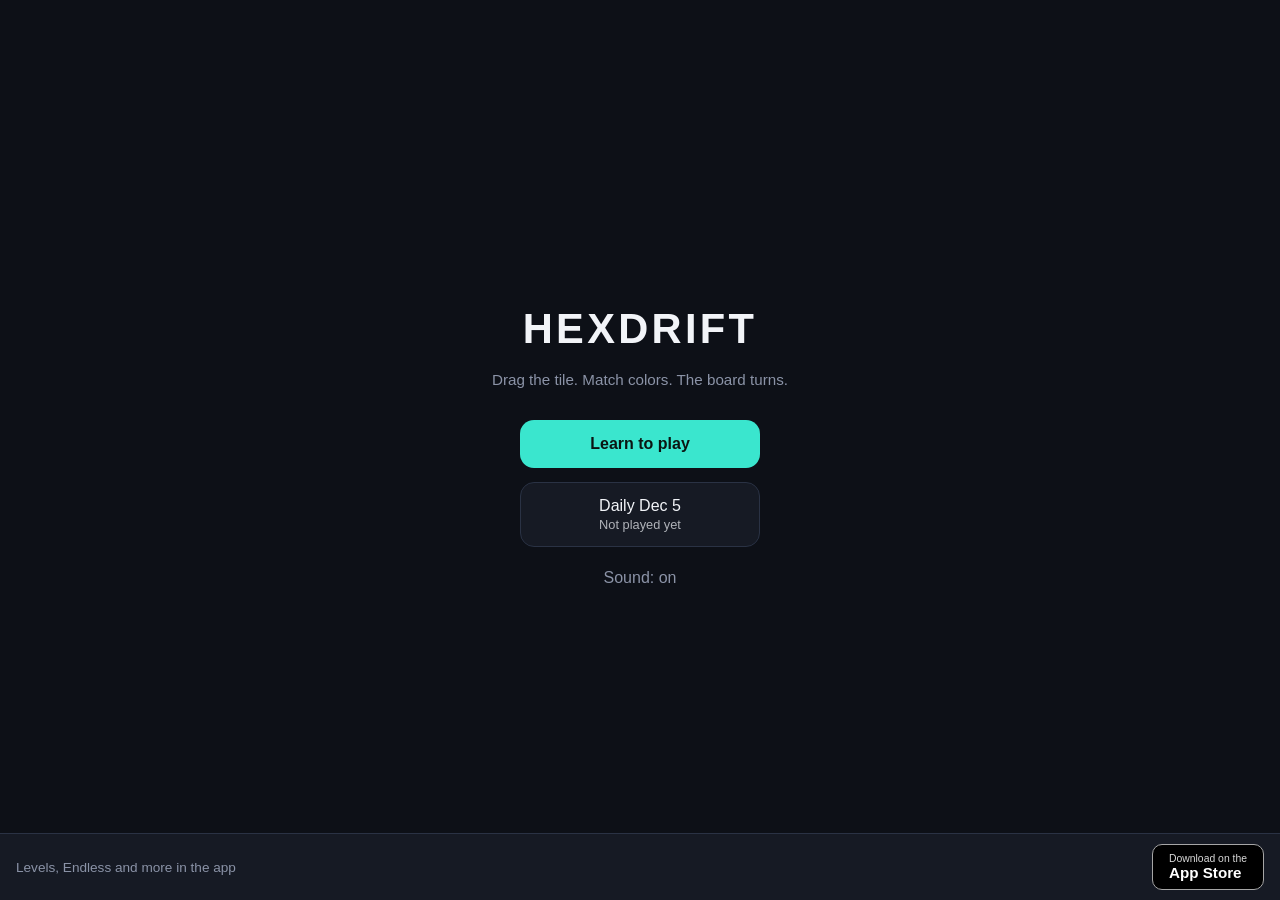
==== daily/index.html @ b25778b2 "Daily web page at /hexdrift/daily (#251) Co-Authored-By: Claude Sonnet 5.5 <noreply@anthropic.com>" ====
<!doctype html>
<html lang="en">
<head>
<meta charset="utf-8">
<meta name="viewport" content="width=device-width, initial-scale=1, viewport-fit=cover, user-scalable=no">
<meta name="theme-color" content="#0d1017">
<title>Hexdrift Daily: play today's board</title>
<meta name="description" content="Play today's Hexdrift Daily in your browser. Same board for everyone, 90 seconds. Levels and Endless are in the app.">
<link rel="canonical" href="https://intuitiveworkz.com/hexdrift/daily">
<meta name="apple-itunes-app" content="app-id=6813728699">
<style>
  :root { color-scheme: dark; --bg: #0d1017; --text: #f2f4f8; --dim: #8b93a7; --accent: #3ae6ce; --panel: rgba(23, 28, 39, 0.92); }
  * { box-sizing: border-box; }
  html, body { margin: 0; height: 100%; background: var(--bg); color: var(--text); font-family: -apple-system, BlinkMacSystemFont, "Segoe UI", Roboto, sans-serif; overflow: hidden; touch-action: none; -webkit-user-select: none; user-select: none; }
  #board { position: fixed; inset: 0; width: 100%; height: 100%; display: block; touch-action: none; transition: filter 0.25s; }
  #board.dimmed { filter: blur(6px) brightness(0.5); }
  .screen { position: fixed; inset: 0; display: flex; flex-direction: column; align-items: center; justify-content: center; gap: 14px; padding: 24px; text-align: center; }
  .screen[hidden] { display: none; }
  h1 { font-size: 2.6rem; letter-spacing: 0.08em; margin: 0 0 4px; font-weight: 700; }
  .tag { color: var(--dim); margin: 0 0 18px; font-size: 0.95rem; }
  button { font: inherit; color: var(--text); background: var(--panel); border: 1px solid #2a3244; border-radius: 14px; padding: 14px 22px; min-width: 240px; cursor: pointer; }
  button.primary { background: var(--accent); color: #0b1512; border-color: transparent; font-weight: 600; }
  button small { display: block; font-size: 0.8rem; color: inherit; opacity: 0.7; margin-top: 2px; }
  button.link { background: none; border: none; min-width: 0; color: var(--dim); padding: 8px; }
  #hud { position: fixed; top: env(safe-area-inset-top, 0); left: 0; right: 0; display: flex; align-items: center; justify-content: space-between; padding: 14px 18px; font-variant-numeric: tabular-nums; pointer-events: none; }
  #hud[hidden] { display: none; }
  #hud > * { pointer-events: auto; }
  #score { font-size: 2rem; font-weight: 700; }
  #timer { font-size: 1.4rem; color: var(--accent); min-width: 2.2em; text-align: right; }
  #chain, #goal { color: var(--dim); font-size: 0.9rem; }
  #goal[hidden], #drops[hidden] { display: none; }
  #drops { font-size: 1rem; color: var(--accent); }
  #result-stars { font-size: 2rem; letter-spacing: 0.1em; color: var(--accent); margin: 0; }
  #result-stars[hidden] { display: none; }
  .hud-left { display: flex; flex-direction: column; align-items: flex-start; line-height: 1.1; }
  #mode-label { color: var(--dim); font-size: 0.8rem; text-transform: uppercase; letter-spacing: 0.06em; }
  #quit { position: fixed; bottom: calc(env(safe-area-inset-bottom, 0) + 10px); right: 10px; }
  #result-score { font-size: 3.4rem; font-weight: 700; margin: 0; }
  #result-best { color: var(--accent); font-weight: 600; min-height: 1.2em; }
  .hint { color: var(--dim); font-size: 0.85rem; max-width: 300px; }
  #coach { position: fixed; top: calc(env(safe-area-inset-top, 0) + 74px); left: 50%; transform: translateX(-50%); width: min(92vw, 360px); background: var(--panel); border: 1px solid #2a3244; border-radius: 14px; padding: 12px 14px; display: flex; flex-direction: column; gap: 4px; }
  #coach[hidden] { display: none; }
  #coach-step { color: var(--accent); font-size: 0.75rem; text-transform: uppercase; letter-spacing: 0.08em; }
  #coach-lead { color: var(--dim); font-size: 0.85rem; margin: 0; }
  #coach-lead[hidden] { display: none; }
  #coach-hint { margin: 0; font-size: 0.95rem; line-height: 1.35; }
  #coach-skip { align-self: flex-end; min-width: 0; padding: 4px 0 0; font-size: 0.8rem; }
  #intro { background: rgba(13, 16, 23, 0.78); }
  .card { display: flex; flex-direction: column; align-items: center; gap: 10px; width: min(100%, 360px); background: #171c27; border: 1px solid #242b3a; border-radius: 18px; padding: 22px; }
  .card h2 { margin: 0; font-size: 1.5rem; }
  .card p { margin: 0; line-height: 1.4; }
  #intro-kicker { color: var(--accent); font-size: 0.75rem; font-weight: 600; text-transform: uppercase; letter-spacing: 0.08em; }
  #intro-play { margin-top: 6px; min-width: 0; width: 100%; }
  #menu.new-player #play-tutorial { order: -1; }
  #menu.new-player .tag { order: -2; }
  #menu.new-player h1 { order: -3; }

  #play-level, #play-endless { display: none; }
  #menu .hint { display: none; }
  .store-badge { display: inline-block; background: #000; color: #fff; text-decoration: none; border: 1px solid #a6a6a6; border-radius: 10px; padding: 8px 16px; font-weight: 600; font-size: 0.95rem; }
  .store-badge small { display: block; font-size: 0.65rem; font-weight: 400; opacity: 0.85; }
  #banner { position: fixed; left: 0; right: 0; bottom: 0; z-index: 5; display: flex; align-items: center; justify-content: space-between; gap: 12px; padding: 10px 16px calc(env(safe-area-inset-bottom, 0) + 10px); background: var(--panel); border-top: 1px solid #2a3244; font-size: 0.85rem; touch-action: auto; }
  #banner span { color: var(--dim); }
  #banner[hidden], #install[hidden] { display: none; }
  #install { display: flex; flex-direction: column; align-items: center; gap: 8px; }
  #install p { margin: 0; }
</style>
</head>
<body>
<canvas id="board" aria-label="Hexdrift board"></canvas>

<div id="hud" hidden>
  <div class="hud-left"><span id="mode-label"></span><span id="score">0</span><span id="goal" hidden></span><span id="chain"></span></div>
  <span id="timer">90</span>
  <span id="drops" hidden></span>
  <button id="quit" class="link">Quit</button>
</div>

<div id="coach" hidden>
  <span id="coach-step"></span>
  <p id="coach-lead" hidden></p>
  <p id="coach-hint"></p>
  <button id="coach-skip" class="link">Skip tutorial</button>
</div>

<div id="intro" class="screen" role="dialog" aria-modal="true" aria-labelledby="intro-title" hidden>
  <div class="card">
    <span id="intro-kicker">New chapter</span>
    <h2 id="intro-title"></h2>
    <p id="intro-body"></p>
    <button id="intro-play" class="primary">Play<small>Tap to start</small></button>
  </div>
</div>

<div id="menu" class="screen">
  <h1>HEXDRIFT</h1>
  <p class="tag">Drag the tile. Match colors. The board turns.</p>
  <button id="play-daily" class="primary">Daily <span id="daily-date"></span><small id="daily-best"></small></button>
  <button id="play-level"><span id="level-name">Level 1</span><small id="level-detail"></small></button>
  <button id="play-endless">Endless<small id="endless-best"></small></button>
  <button id="play-tutorial">Learn to play</button>
  <button id="sound-toggle" class="link">Sound: on</button>
  <p class="hint">Same-color, same-level neighbors merge into the dropped tile and level up. Chains multiply. Merge two level-4 tiles to clear them for a bonus. After every turn, tiles with space below slide down a cell.</p>
</div>

<div id="results" class="screen" hidden>
  <h2 id="result-title">Time's up</h2>
  <p id="result-stars" hidden></p>
  <p id="result-score">0</p>
  <p id="result-detail" class="hint"></p>
  <p id="result-best"></p>
  <button id="play-again" class="primary">Play again</button>
  <button id="share">Share</button>
  <div id="install"><p class="hint">Want Levels and Endless?</p><a class="store-badge" href="https://apps.apple.com/app/id6813728699"><small>Download on the</small>App Store</a></div>
  <button id="to-menu" class="link">Menu</button>
</div>

<script>
"use strict";(()=>{var vt=(1n<<64n)-1n,Mt=0xcbf29ce484222325n,St=0x100000001b3n;function ne(t){let e=Mt;for(let r of new TextEncoder().encode(t))e^=BigInt(r),e=e*St&vt;return e}function Q(t,e="UTC"){let r=new Intl.DateTimeFormat("en-US",{timeZone:e,year:"numeric",month:"2-digit",day:"2-digit",calendar:"gregory"}),n={};for(let o of r.formatToParts(t))n[o.type]=o.value;return`${n.year}${n.month}${n.day}`}function De(t,e="UTC"){return ne(Q(t,e))}var S=(t,e)=>({q:t+0,r:e+0}),A=S(0,0),Tt=[S(1,0),S(1,-1),S(0,-1),S(-1,0),S(-1,1),S(0,1)],p=t=>`${t.q},${t.r}`,oe=(t,e)=>t.q===e.q&&t.r===e.r,se=(t,e)=>S(t.q+e.q,t.r+e.r),Oe=(t,e)=>S(t.q-e.q,t.r-e.r),xe=t=>Tt.map(e=>se(t,e)),Z=t=>(Math.abs(t.q)+Math.abs(t.r)+Math.abs(t.q+t.r))/2,Ct=t=>S(-t.r,t.q+t.r);function K(t,e){let r=t,n=(e%6+6)%6;for(let o=0;o<n;o++)r=Ct(r);return r}var Re=new Map;function ie(t){let e=Re.get(t);if(e)return e;let r=[];for(let n=-t;n<=t;n++){let[o,s]=wt(n,t);for(let i=o;i<=s;i++)r.push(S(i,n))}return Re.set(t,r),r}function wt(t,e){return[Math.max(-e,-t-e),Math.min(e,-t+e)]}var be=t=>3*t*(t+1)+1,V=(t,e)=>Z(t)<=e;function P(t,e){return{x:e*Math.sqrt(3)*(t.q+t.r/2),y:e*1.5*t.r}}function Ge(t,e){let r=(Math.sqrt(3)/3*t.x-.3333333333333333*t.y)/e,n=2/3*t.y/e;return kt(r,n)}function kt(t,e){let r=-t-e,n=Math.round(t),o=Math.round(e),s=Math.round(r),i=Math.abs(n-t),a=Math.abs(o-e),u=Math.abs(s-r);return i>a&&i>u?n=-o-s:a>u&&(o=-n-s),S(n+0,o+0)}var Et=t=>({kind:"score",target:t}),Ht=t=>({kind:"clears",target:t}),Lt=t=>({kind:"chain",target:t}),It=t=>({kind:"stones",target:t});function $e(t,e,r,n,o=0){switch(t.kind){case"score":return e>=t.target;case"clears":return r>=t.target;case"chain":return n>=t.target;case"stones":return o>=t.target}}var Ne=t=>t.toLocaleString("en-US");function ye(t){switch(t.kind){case"score":return`Reach ${Ne(t.target)}`;case"clears":return t.target===1?"Clear a pair":`Clear ${t.target} pairs`;case"chain":return`Chain ${t.target} merges`;case"stones":return t.target===1?"Break a stone":`Break ${t.target} stones`}}function qe(t,e,r,n=0){switch(t.kind){case"stones":return`Stones ${Math.min(n,t.target)} of ${t.target}`;case"score":return`Goal ${Ne(t.target)}`;case"clears":return`Clears ${Math.min(e,t.target)} of ${t.target}`;case"chain":return`Chain of ${t.target} \xB7 best ${r}`}}var Fe=(t,e)=>e<=t.three?3:e<=t.two?2:1;function Pt(t,e,r,n,o=999,s,i={}){return{number:t,chapter:i.chapter??1,numberInChapter:i.numberInChapter??t,radius:e,colors:r,goal:n,drops:o,stars:s??{two:o,three:o},stoneCount:i.stoneCount??0}}var _e=t=>ne(`level-${t.number}`),ze=t=>ne(`stones-${t.number}`);function Bt(t){let e=1;return t.map((r,n)=>({number:n+1,name:r.name,intro:r.intro,levels:r.rows.map(([o,s,i,a,u,c,d],f)=>Pt(e++,o,s,i,a,{two:u,three:c},{chapter:n+1,numberInChapter:f+1,stoneCount:d??0}))}))}var m=Et,ee=Ht,W=Lt,y=It,At={name:"Drift",intro:null,rows:[[4,1,m(650),20,17,15],[4,1,m(950),25,22,20],[4,1,ee(1),40,24,20],[4,2,m(1050),30,26,24],[4,2,m(1250),35,31,29],[4,2,W(3),120,39,17],[4,3,m(1100),35,30,28],[4,3,m(1400),40,37,34],[4,3,ee(1),75,49,41],[4,3,m(1700),45,41,39],[3,3,m(1250),35,31,29],[3,3,W(3),80,31,21],[3,3,m(1550),40,36,34],[3,3,ee(1),75,60,53],[3,3,m(2050),50,46,42],[3,4,m(1400),40,37,34],[3,4,m(1650),45,43,41],[3,4,W(3),80,45,27],[3,4,m(1900),50,48,45],[3,4,m(2350),60,57,54],[3,5,m(1550),45,43,41],[3,5,W(3),75,44,27],[3,5,m(2050),55,53,50],[3,5,m(2500),65,62,60],[3,5,m(3300),75,69,63],[2,3,m(1700),40,38,36],[2,3,ee(2),70,61,53],[2,3,m(3350),60,58,53],[2,4,m(1800),45,43,40],[2,4,m(2650),60,54,47]]},Dt={name:"Stones",intro:{title:"Stones",body:"Stones fill cells and fall with the board. A merge next to a stone cracks it and a second one breaks it. A clear next to a stone breaks it at once."},rows:[[4,1,y(2),30,11,7,3],[4,1,y(4),40,19,15,4],[4,1,m(1550),30,24,20,5],[4,2,y(4),35,19,14,5],[4,2,m(1850),35,32,30,6],[4,2,y(6),40,22,17,7],[4,3,y(4),25,17,14,6],[4,3,W(3),105,46,32,6],[4,3,y(6),35,24,19,8],[4,3,m(2450),45,41,38,8],[3,2,y(4),20,14,9,5],[3,2,m(1900),35,33,30,5],[3,2,y(5),25,15,14,6],[3,2,ee(3),85,70,68,6],[3,2,y(7),30,19,16,7],[3,3,y(4),20,14,11,6],[3,3,m(2450),45,42,40,6],[3,3,y(6),25,17,14,7],[3,3,W(3),60,33,27,7],[3,3,y(8),35,24,18,8],[3,4,m(2250),45,43,40,6],[3,4,y(4),25,17,12,6],[3,4,y(6),25,18,16,7],[3,4,m(3250),60,58,51,8],[3,4,y(8),35,27,22,8],[2,2,y(4),15,8,7,4],[2,2,m(3350),45,41,37,4],[2,2,y(5),15,13,10,5],[2,3,y(4),15,13,9,4],[2,3,y(5),15,11,9,5]]},Ue=Bt([At,Dt]),Y=Ue.flatMap(t=>t.levels),R=t=>t>=1?Y[t-1]:void 0,le=t=>t>=1?Ue[t-1]:void 0;function X(t){let e=t.chapter>1?le(t.chapter):void 0;return e?`${e.name} ${t.numberInChapter}`:`Level ${t.number}`}var Ke={name:"Drift",background:"#0d1017",cellFill:"#171c27",cellStroke:"#242b3a",cellHighlight:"#3a4460",ringStroke:"rgba(8, 10, 16, 0.55)",accent:"#3ae6ce",text:"#f2f4f8",textDim:"#8b93a7",colors:{teal:"#3ae6ce",violet:"#8f6cf6",magenta:"#d93c8c",amber:"#f28c1e",lime:"#d8f45a"},glowAlpha:.2},ve=t=>t.cellHighlight,Ve="rgba(255, 255, 255, 0.32)",b={rotate:.28,drift:.2,stoneHit:.22,drop:.12,merge:.18,burst:.55,flyBack:.18,pulse:.55,celebrate:1.7,resultsDelay:.7},T={tileInset:.9,cellInset:.94,glowScale:1.28,rings:[.62,.48,.34,.2],hintWidth:.06,hintAlpha:.6,burstParticles:12,carryLift:1.4,trayOffset:7.4,boardCenterY:.44},q={dailySeconds:90,boardRadius:3,minEndlessPalette:2};var ae=class{ctx=null;master=null;noiseBuffer=null;muted;constructor(e=!1){this.muted=e}unlock(){if(this.ctx){this.ctx.state==="suspended"&&this.ctx.resume();return}let e=window.AudioContext??window.webkitAudioContext;e&&(this.ctx=new e,this.master=this.ctx.createGain(),this.master.gain.value=.35,this.master.connect(this.ctx.destination))}handle(e){if(!(this.muted||!this.ctx||!this.master))switch(e.type){case"place":this.drop();break;case"merge":this.merge(e.chainIndex);break;case"clear":this.clear();break;case"rotate":this.rotate();break;case"drift":this.slide();break;case"stone":this.stone(e.hit.broke);break;case"end":e.reason==="goal"?this.win():this.end();break}}drop(){this.tone("triangle",440,.04,.5)}merge(e){let r=523.25*Math.pow(2,2*e/12);this.tone("sine",r,.12,.6,.01)}rotate(){this.noiseBurst(.03,.5,900)}slide(){this.noiseBurst(.14,.3,420,b.rotate,.03)}stone(e){this.noiseBurst(.05,.55,3200,0,.002),e&&this.tone("sine",98,.2,.55,.005)}noiseBurst(e,r,n,o=0,s=0){let i=this.ctx,a=i.createBufferSource();a.buffer=this.noise(e+.02);let u=i.createBiquadFilter();u.type="lowpass",u.frequency.value=n;let c=i.createGain(),d=i.currentTime+o;s>0?(c.gain.setValueAtTime(1e-4,d),c.gain.linearRampToValueAtTime(r,d+s)):c.gain.setValueAtTime(r,d),c.gain.exponentialRampToValueAtTime(.001,d+e),a.connect(u).connect(c).connect(this.master),a.start(d),a.stop(d+e+.005)}clear(){[523.25,659.25,783.99].forEach((r,n)=>this.tone("sine",r,.09,.6,.005,n*.066))}win(){let e=[523.25,659.25,783.99,1046.5,1318.51];e.forEach((r,n)=>{let o=n===e.length-1;this.tone("triangle",r,o?.6:.16,.5,.006,n*.085),this.tone("sine",r*2,o?.5:.12,.2,.006,n*.085)})}end(){[659.25,523.25,392].forEach((r,n)=>this.tone("sine",r,.22,.5,.01,n*.2))}tone(e,r,n,o,s=.004,i=0){let a=this.ctx,u=a.createOscillator();u.type=e,u.frequency.value=r;let c=a.createGain(),d=a.currentTime+i;c.gain.setValueAtTime(1e-4,d),c.gain.linearRampToValueAtTime(o,d+s),c.gain.exponentialRampToValueAtTime(1e-4,d+n),u.connect(c).connect(this.master),u.start(d),u.stop(d+n+.02)}noise(e){if(this.noiseBuffer&&this.noiseBuffer.duration>=e)return this.noiseBuffer;let r=this.ctx,n=r.createBuffer(1,Math.floor(r.sampleRate*Math.max(.2,e)),r.sampleRate),o=n.getChannelData(0),s=625341585;for(let i=0;i<o.length;i++)s^=s<<13,s^=s>>>17,s^=s<<5,o[i]=(s>>>0)/4294967295*2-1;return this.noiseBuffer=n,n}};var Me=(1n<<64n)-1n,Rt=0x9e3779b97f4a7c15n,Ot=0xbf58476d1ce4e5b9n,Gt=0x94d049bb133111ebn,$t=9007199254740992,O=class t{state;constructor(e){this.state=BigInt.asUintN(64,e)}clone(){return new t(this.state)}get currentState(){return this.state}next(){this.state=this.state+Rt&Me;let e=this.state;return e=(e^e>>30n)*Ot&Me,e=(e^e>>27n)*Gt&Me,e^e>>31n}nextUnit(){return Number(this.next()>>11n)/$t}nextInt(e){if(!Number.isInteger(e)||e<=0)throw new RangeError("n must be a positive integer");return Number(this.next()%BigInt(e))}weightedIndex(e){if(e.length===0)throw new RangeError("weights must not be empty");let r=e.reduce((o,s)=>o+s,0);if(!(r>0))throw new RangeError("weights must sum to a positive value");let n=this.nextUnit()*r;for(let o=0;o<e.length;o++)if(n-=e[o],n<0)return o;return e.length-1}};var B=["teal","violet","magenta","amber","lime"];function v(t,e=1){if(!Number.isInteger(e)||e<1||e>4)throw new RangeError(`Tile level out of range: ${e}`);return{color:t,level:e}}var ce=t=>B.indexOf(t),We=t=>B.slice(0,Math.min(Math.max(t,1),B.length)),ue=(t,e=B.length)=>B[(ce(t)+1)%Math.min(Math.max(e,1),B.length)],te=(t,e)=>t===e||t!==void 0&&e!==void 0&&t.color===e.color&&t.level===e.level;var C=()=>performance.now(),de=class{ctx;width=0;height=0;dpr=1;size=24;referenceSize=24;radius=q.boardRadius;center={x:0,y:0};tray={x:0,y:0};rotFrom=0;rotTo=0;shownRotation=0;fx=new O(0x5eedn);rotStartMs=-1/0;particles=[];dragPos=null;hover=null;flyBack=null;popStartMs=-1/0;popAt=null;driftMoves=[];driftTargets=new Set;driftStartMs=-1/0;pendingBursts=[];stoneFx=new Map;reduceMotion=!1;canvas;theme;constructor(e,r){this.canvas=e,this.theme=r;let n=e.getContext("2d");if(!n)throw new Error("2D canvas unavailable");this.ctx=n}get debugState(){return{busy:this.busy,rotProgress:this.rotProgress,dragPos:this.dragPos,hover:this.hover,flyBack:this.flyBack,size:this.size,center:this.center,tray:this.tray,shownRotation:this.shownRotation}}get rotProgress(){return Math.min(1,(C()-this.rotStartMs)/(b.rotate*1e3))}get driftProgress(){return Math.max(0,Math.min(1,(C()-this.driftStartMs)/(b.drift*1e3)))}get drifting(){return this.driftMoves.length>0&&this.driftProgress<1}get busy(){return this.rotProgress<1||this.drifting}resize(){let e=this.canvas.getBoundingClientRect();this.dpr=Math.min(window.devicePixelRatio||1,3),this.width=e.width,this.height=e.height,this.canvas.width=Math.round(e.width*this.dpr),this.canvas.height=Math.round(e.height*this.dpr);let r=this.width/(7*Math.sqrt(3))*.92,n=this.height/13.5;this.referenceSize=Math.max(10,Math.min(r,n)),this.fitRadius(this.radius),this.center={x:this.width/2,y:this.height*T.boardCenterY},this.tray={x:this.width/2,y:this.center.y+this.referenceSize*T.trayOffset}}fitRadius(e){this.radius=e,this.size=this.referenceSize*(2*q.boardRadius+1)/(2*e+1)}displayHexAt(e,r){let n=Ge({x:e.x-this.center.x,y:e.y-this.center.y},this.size);return V(n,r)?n:null}carryPoint(e){return{x:e.x,y:e.y-this.size*T.carryLift}}isOnTray(e){return Math.hypot(e.x-this.tray.x,e.y-this.tray.y)<=this.size*1.6}setDrag(e,r){this.dragPos=e,this.hover=r}cancelDrag(){this.dragPos&&!this.reduceMotion&&(this.flyBack={from:this.dragPos,startMs:C()}),this.dragPos=null,this.hover=null}handle(e,r){switch(e.type){case"place":this.dragPos=null,this.hover=null,this.popAt=e.at,this.popStartMs=C(),this.driftMoves=[],this.driftTargets.clear();break;case"merge":this.burstOrHold(e.step.target,this.theme.colors[e.step.before.color],1);break;case"clear":this.burstOrHold(e.at,"#ffffff",2);break;case"stone":{let{at:n,broke:o}=e.hit;if(o&&this.burstOrHold(n,ve(this.theme),1),this.reduceMotion)break;let s=this.drifting?this.driftStartMs+b.drift*1e3:C();this.stoneFx.set(p(n),{at:n,broke:o,startMs:s});break}case"drift":if(this.reduceMotion)break;this.driftMoves=e.moves,this.driftTargets=new Set(e.moves.map(n=>p(n.to))),this.driftStartMs=Math.max(C(),this.rotStartMs+b.rotate*1e3);break;case"rotate":this.rotFrom=e.from,this.rotTo=e.to,this.shownRotation=e.to,this.rotStartMs=this.reduceMotion?-1/0:C();break;case"end":break}}burstOrHold(e,r,n){this.drifting?this.pendingBursts.push({at:e,color:r,scale:n,fireMs:this.driftStartMs+b.drift*1e3}):this.burst(e,r,n)}burst(e,r,n=1){let o=this.logicalToScreen(e,this.shownRotation),s=T.burstParticles*n;for(let i=0;i<s;i++){let a=i/s*Math.PI*2+this.fx.nextUnit()*.4,u=this.size*(2.2+this.fx.nextUnit()*2.5)*n;this.particles.push({x:o.x,y:o.y,vx:Math.cos(a)*u,vy:Math.sin(a)*u,life:0,ttl:b.burst*(.7+this.fx.nextUnit()*.5),color:r,size:this.size*.16})}}update(e){if(this.pendingBursts.length>0){let r=C(),n=this.pendingBursts.filter(o=>o.fireMs<=r);this.pendingBursts=this.pendingBursts.filter(o=>o.fireMs>r);for(let o of n)this.burst(o.at,o.color,o.scale)}for(let r of this.particles)r.life+=e,r.x+=r.vx*e,r.y+=r.vy*e,r.vx*=.9,r.vy=r.vy*.9+this.size*4*e;this.particles=this.particles.filter(r=>r.life<r.ttl),this.flyBack&&C()-this.flyBack.startMs>=b.flyBack*1e3&&(this.flyBack=null);for(let[r,n]of this.stoneFx)C()-n.startMs>=b.stoneHit*1e3&&this.stoneFx.delete(r)}currentAngle(){let e=this.rotProgress,r=1-Math.pow(1-e,3);return(this.rotFrom+r)*(Math.PI/3)}logicalToScreen(e,r){let n=P(e,this.size),o=r*(Math.PI/3);return{x:this.center.x+n.x*Math.cos(o)-n.y*Math.sin(o),y:this.center.y+n.x*Math.sin(o)+n.y*Math.cos(o)}}draw(e){e.board.radius!==this.radius&&this.fitRadius(e.board.radius);let{ctx:r,theme:n}=this;r.setTransform(this.dpr,0,0,this.dpr,0,0),r.fillStyle=n.background,r.fillRect(0,0,this.width,this.height);let o=this.busy?this.currentAngle():e.board.rotation*(Math.PI/3);r.save(),r.translate(this.center.x,this.center.y),r.rotate(o);let s=this.hover&&!this.busy?e.board.logicalHex(this.hover):null;for(let c of e.board.allCells){let d=P(c,this.size),f=s!==null&&s.q===c.q&&s.r===c.r;r.fillStyle=f&&e.board.canPlace(c)?n.cellHighlight:n.cellFill,r.strokeStyle=n.cellStroke,r.lineWidth=1,this.hexPath(d.x,d.y,this.size*T.cellInset),r.fill(),r.stroke()}let i=e.allowedTargets;if(i&&i.length>0){let c=C()/1e3/(b.pulse*2)*Math.PI*2,d=this.reduceMotion?.8:.675+.325*Math.sin(c);r.strokeStyle=n.accent,r.lineWidth=Math.max(2,this.size*.09),r.globalAlpha=d;for(let f of i){let g=P(f,this.size);this.hexPath(g.x,g.y,this.size*T.cellInset),r.stroke()}r.globalAlpha=1}let a=e.mergeSpots;if(a.length>0){r.strokeStyle=n.colors[ue(e.floating.color,e.palette)],r.lineWidth=Math.max(1.5,this.size*T.hintWidth),r.globalAlpha=T.hintAlpha;for(let c of a){let d=P(c,this.size);this.hexPath(d.x,d.y,this.size*T.cellInset),r.stroke()}r.globalAlpha=1}let u=this.drifting;for(let[c,d]of e.board.entries()){if(u&&this.driftTargets.has(p(c)))continue;let f=P(c,this.size),g=1,k=(C()-this.popStartMs)/1e3;if(this.popAt&&this.popAt.q===c.q&&this.popAt.r===c.r&&k<b.merge){let I=k/b.merge;g=1+.18*Math.sin(I*Math.PI)}this.drawTile(f.x,f.y,this.size*g,d)}for(let[c,d]of e.board.stoneEntries()){let f=p(c);if(u&&this.driftTargets.has(f))continue;let g=P(c,this.size),k=this.stoneFx.get(f),I=d.cracked,D=0;if(k&&!k.broke){let Ae=(C()-k.startMs)/(b.stoneHit*1e3);Ae<0?I=!1:D=this.size*.08*Nt(Ae)}this.drawStone(g.x+D,g.y,this.size,I)}for(let[c,d]of this.stoneFx){if(!d.broke||u&&this.driftTargets.has(c))continue;let f=Math.max(0,(C()-d.startMs)/(b.stoneHit*1e3)),g=P(d.at,this.size);r.globalAlpha=1-f,this.drawStone(g.x,g.y,this.size*(1-.8*f),!0),r.globalAlpha=1}if(u){let c=this.driftProgress,d=c*c*(3-2*c);for(let f of this.driftMoves){let g=P(f.from,this.size),k=P(f.to,this.size),I=g.x+(k.x-g.x)*d,D=g.y+(k.y-g.y)*d;f.piece.kind==="tile"?this.drawTile(I,D,this.size,f.piece.tile):this.drawStone(I,D,this.size,f.piece.stone.cracked)}}r.restore();for(let c of this.particles){let d=1-c.life/c.ttl;r.globalAlpha=Math.max(0,d),r.fillStyle=c.color,this.hexPath(c.x,c.y,c.size*(.5+d)),r.fill()}if(r.globalAlpha=1,!e.over){let c=this.tray;if(this.dragPos)c=this.carryPoint(this.dragPos);else if(this.flyBack){let f=1-Math.pow(1-Math.min(1,(C()-this.flyBack.startMs)/(b.flyBack*1e3)),2),g=this.carryPoint(this.flyBack.from);c={x:g.x+(this.tray.x-g.x)*f,y:g.y+(this.tray.y-g.y)*f}}let d=this.dragPos?this.size*1.12:this.size;this.drawTile(c.x,c.y,d,e.floating)}}drawTile(e,r,n,o){let{ctx:s,theme:i}=this,a=i.colors[o.color];s.globalAlpha=i.glowAlpha,s.fillStyle=a,this.hexPath(e,r,n*T.glowScale),s.fill(),s.globalAlpha=1,this.hexPath(e,r,n*T.tileInset),s.fill(),s.strokeStyle=i.ringStroke,s.lineWidth=Math.max(1,n*.07);for(let u=0;u<o.level&&u<T.rings.length;u++)this.hexPath(e,r,n*T.rings[u]),s.stroke()}drawStone(e,r,n,o){let{ctx:s,theme:i}=this,a=n*T.tileInset;if(s.save(),s.fillStyle=ve(i),s.strokeStyle=Ve,s.lineWidth=Math.max(1,n*.05),this.hexPath(e,r,a),s.fill(),s.stroke(),s.lineWidth=Math.max(1,n*.03),this.hexPath(e,r,n*.5),s.stroke(),o){let u=[[-.55,-.62],[-.12,-.18],[-.3,.05],[.2,.35],[.5,.7]];s.strokeStyle=i.background,s.lineWidth=Math.max(1.5,n*.07),s.lineCap="round",s.lineJoin="round",s.beginPath(),u.forEach(([c,d],f)=>{f===0?s.moveTo(e+c*a,r+d*a):s.lineTo(e+c*a,r+d*a)}),s.stroke()}s.restore()}hexPath(e,r,n){let{ctx:o}=this;o.beginPath();for(let s=0;s<6;s++){let i=Math.PI/3*s-Math.PI/2,a=e+n*Math.cos(i),u=r+n*Math.sin(i);s===0?o.moveTo(a,u):o.lineTo(a,u)}o.closePath()}};function Nt(t){if(t>=1)return 0;let e=t*4;return e<1?e:e<2?1-2*(e-1):e<3?-1+2*(e-2):1-(e-3)}var qt=3,re=class t{radius;cells;stones;rot;constructor(e=qt,r=[],n=0,o=[]){if(e<0)throw new RangeError("radius must be >= 0");this.radius=e,this.cells=new Map;for(let[s,i]of r)V(s,e)&&this.cells.set(p(s),i);this.stones=new Map;for(let[s,i]of o)V(s,e)&&!this.cells.has(p(s))&&this.stones.set(p(s),i);this.rot=(n%6+6)%6}clone(){let e=new t(this.radius,[],this.rot);for(let[r,n]of this.cells)e.cells.set(r,n);for(let[r,n]of this.stones)e.stones.set(r,n);return e}get rotation(){return this.rot}get allCells(){return ie(this.radius)}get cellCount(){return be(this.radius)}get emptyCells(){return this.allCells.filter(e=>this.isEmpty(e))}get isFull(){return this.cells.size+this.stones.size===this.cellCount}get tileCount(){return this.cells.size}get stoneCount(){return this.stones.size}contains(e){return V(e,this.radius)}tileAt(e){return this.cells.get(p(e))}stoneAt(e){return this.stones.get(p(e))}isEmpty(e){let r=p(e);return this.contains(e)&&!this.cells.has(r)&&!this.stones.has(r)}canPlace(e){return this.isEmpty(e)}neighborsOf(e){return xe(e).filter(r=>this.contains(r))}entries(){let e=[];for(let r of this.allCells){let n=this.cells.get(p(r));n&&e.push([r,n])}return e}stoneEntries(){let e=[];for(let r of this.allCells){let n=this.stones.get(p(r));n&&e.push([r,n])}return e}get colorsWithEmptyNeighbor(){let e=new Set;for(let[r,n]of this.entries())e.has(n.color)||this.neighborsOf(r).some(o=>this.isEmpty(o))&&e.add(n.color);return[...e].sort((r,n)=>ce(r)-ce(n))}displayHex(e){return K(e,this.rot)}logicalHex(e){return K(e,-this.rot)}rotate(){this.rot=(this.rot+1)%6}place(e,r){return this.canPlace(r)?(this.cells.set(p(r),e),!0):!1}set(e,r){this.contains(r)&&(e?this.cells.set(p(r),e):this.cells.delete(p(r)))}remove(e){let r=p(e),n=this.cells.get(r);return this.cells.delete(r),n}placeStone(e,r={cracked:!1}){return this.isEmpty(e)?(this.stones.set(p(e),r),!0):!1}setStone(e,r){this.contains(r)&&(e?this.stones.set(p(r),e):this.stones.delete(p(r)))}clearCenter(){for(let e of[A,...xe(A)])this.remove(e),this.stones.delete(p(e))}equals(e){if(this.radius!==e.radius||this.rot!==e.rot||this.cells.size!==e.cells.size||this.stones.size!==e.stones.size)return!1;for(let[r,n]of this.cells){let o=e.cells.get(r);if(!o||o.color!==n.color||o.level!==n.level)return!1}for(let[r,n]of this.stones){let o=e.stones.get(r);if(!o||o.cracked!==n.cracked)return!1}return!0}};var Ye=t=>t.absorbed.length+1,G=t=>t.result===void 0,Xe=t=>t.steps.length;function he(t,e,r,n){let o=r.clone();if(!o.place(t,e))return null;let s=Se(e,o,n);return{board:o,placedAt:e,steps:s}}function Se(t,e,r){let n=[];for(;;){let o=Ft(t,e,r);if(!o||(n.push(o),G(o)))break}return n}function Je(t,e){return e.emptyCells.filter(r=>e.neighborsOf(r).some(n=>te(e.tileAt(n),t))).sort((r,n)=>r.q-n.q||r.r-n.r)}function Ft(t,e,r){let n=e.tileAt(t);if(!n)return null;let o=e.neighborsOf(t).filter(a=>te(e.tileAt(a),n));if(o.length===0)return null;for(let a of o)e.remove(a);let s=n.level+1,i=s>4?void 0:v(ue(n.color,r),s);return e.set(i,t),{target:t,absorbed:o,before:n,result:i}}var _t=t=>t.piece.kind==="tile"?t.piece.tile:void 0,zt=S(-1,1),Ut=S(0,1),H=t=>2*t.q+t.r;function pe(t){let e=[];for(let o of t.allCells){let s=t.tileAt(o),i=s?void 0:t.stoneAt(o);s?e.push({logical:o,display:t.displayHex(o),piece:{kind:"tile",tile:s}}):i&&e.push({logical:o,display:t.displayHex(o),piece:{kind:"stone",stone:i}})}e.sort((o,s)=>{if(o.display.r!==s.display.r)return s.display.r-o.display.r;let i=Math.abs(H(o.display)),a=Math.abs(H(s.display));return i!==a?i-a:H(o.display)-H(s.display)});let r=new Set,n=[];for(let{logical:o,display:s,piece:i}of e){let a=[se(s,zt),se(s,Ut)].filter(d=>{let f=t.logicalHex(d);return t.isEmpty(f)&&!r.has(p(f))}),u=Kt(a,t.rotation);if(!u)continue;let c=t.logicalHex(u);r.add(p(c)),n.push({from:o,to:c,piece:i})}return n}function Kt(t,e){if(t.length!==2)return t[0];let r=t[0],n=t[1],o=Math.abs(H(r)),s=Math.abs(H(n));return o!==s?o<s?r:n:e%2===0?r:n}function je(t,e,r){let n=e.clone();for(let s of t)n.remove(s.from),n.setStone(void 0,s.from);for(let s of t)s.piece.kind==="tile"?n.set(s.piece.tile,s.to):n.setStone(s.piece.stone,s.to);let o=[];for(let s of t){let i=_t(s);if(!i||!te(n.tileAt(s.to),i)){o.push([]);continue}o.push(Se(s.to,n,r))}return{board:n,landings:o}}var Vt=1,Te=500,Wt=10,Yt=1.5,Qe=100,Xt=t=>Math.sign(t)*Math.round(Math.abs(t));function Jt(t,e,r){let n=t*Wt*e;return Xt(n*Math.pow(Yt,r))}function Ce(t,e){let r=t.result?t.result.level:t.before.level+1,n=Jt(Ye(t),r,e);return G(t)&&(n+=Te),n}function Ze(t){let e=Vt;return t.steps.forEach((r,n)=>{e+=Ce(r,n)}),e}var jt=(t=!1)=>({cracked:t});function et(t,e){let r=[t.target,...t.absorbed],n=[],o=new Set;for(let s of r){let i=e.neighborsOf(s).sort((a,u)=>a.q-u.q||a.r-u.r);for(let a of i){let u=p(a);if(o.has(u))continue;o.add(u);let c=e.stoneAt(a);c&&(c.cracked||t.result===void 0?(e.setStone(void 0,a),n.push({at:a,broke:!0})):(e.setStone(jt(!0),a),n.push({at:a,broke:!1})))}}return n}function tt(t,e,r){if(t<=0)return[];let n=new O(r),o=ie(e).filter(i=>!oe(i,A)),s=[];for(;s.length<t&&o.length>0;)s.push(o.splice(Number(n.next()%BigInt(o.length)),1)[0]);return s}var Qt=[.7,.25,.05];function rt(t,e,r=B.length){let n=We(r),o=()=>n[e.nextInt(n.length)];switch(e.weightedIndex(Qt)){case 0:{let s=t.colorsWithEmptyNeighbor.filter(i=>n.includes(i));return s.length===0?v(o()):v(s[e.nextInt(s.length)])}case 1:return v(o());default:return v(o(),2)}}var we=B.length,$=class t{mode;seed;dailyKey;palette;levelNumber;goal;dropLimit;starMarks;rng;queue;board;floating;score=0;drops=0;bestChain=0;merges=0;clears=0;stonesBroken=0;timeLeft;over=!1;endReason=null;allowedTargets=null;drifts=!0;get mergeSpots(){return this.over||this.allowedTargets!==null?[]:Je(this.floating,this.board)}allowed=null;constructor(e){this.mode=e.mode;let r=new Date;this.dailyKey=Q(r);let n=e.mode==="level"?e.level:void 0;if(e.mode==="level"&&!n)throw new Error("a level round needs a level");if(this.levelNumber=n?.number??null,this.goal=n?.goal??null,this.dropLimit=n?.drops??null,this.starMarks=n?.stars??null,this.seed=n?_e(n):e.seed??(e.mode==="daily"?De(r):BigInt(r.getTime())),this.palette=n?n.colors:e.mode==="endless"?Math.min(Math.max(e.palette??we,q.minEndlessPalette),we):we,this.rng=new O(this.seed),this.board=n?new re(n.radius):e.board?e.board.clone():new re(q.boardRadius),n)for(let o of tt(n.stoneCount,n.radius,ze(n)))this.board.placeStone(o);this.queue=[...e.queue??[]],this.timeLeft=e.mode==="daily"?q.dailySeconds:1/0,this.floating=this.nextFloating()}static forLevel(e){return new t({mode:"level",level:e})}get won(){return this.endReason==="goal"}get stars(){return this.won?this.starMarks?Fe(this.starMarks,this.drops):1:0}get dropsLeft(){return this.dropLimit===null?null:Math.max(0,this.dropLimit-this.drops)}get goalMet(){return this.goal?$e(this.goal,this.score,this.clears,this.bestChain,this.stonesBroken):!1}get timed(){return this.mode==="daily"}tick(e){return this.over||!this.timed?[]:(this.timeLeft=Math.max(0,this.timeLeft-e),this.timeLeft===0?[this.end("timer")]:[])}setFloating(e){this.floating=e}canDropAt(e){return this.over||!this.board.canPlace(e)?!1:this.allowed?this.allowed(e):!0}canDropAtDisplay(e){return this.canDropAt(this.board.logicalHex(e))}dropAt(e){if(!this.canDropAt(e))return null;let r=he(this.floating,e,this.board,this.palette);if(!r)return null;let n=[{type:"place",at:e,tile:this.floating}],o=r.board;r.steps.forEach((i,a)=>{n.push({type:"merge",step:i,chainIndex:a}),G(i)&&n.push({type:"clear",at:i.target,chainIndex:a}),n.push(...this.hitStones(i,o))}),this.score+=Ze(r),this.drops+=1,this.merges+=r.steps.length,this.clears+=r.steps.filter(G).length,this.bestChain=Math.max(this.bestChain,Xe(r));let s=this.board.rotation;return this.board=o,this.board.rotate(),n.push({type:"rotate",from:s,to:this.board.rotation}),this.drifts&&n.push(...this.drift()),this.floating=this.nextFloating(),this.goalMet?n.push(this.end("goal")):this.dropLimit!==null&&this.drops>=this.dropLimit?n.push(this.end("outOfDrops")):this.board.isFull&&n.push(this.end("full")),n}drift(){let e=pe(this.board);if(e.length===0)return[];let r=[{type:"drift",moves:e}],{board:n,landings:o}=je(e,this.board,this.palette);this.board=n;for(let s of o)s.length!==0&&(s.forEach((i,a)=>{r.push({type:"merge",step:i,chainIndex:a}),G(i)&&r.push({type:"clear",at:i.target,chainIndex:a}),r.push(...this.hitStones(i,n)),this.score+=Ce(i,a)}),this.merges+=s.length,this.clears+=s.filter(G).length,this.bestChain=Math.max(this.bestChain,s.length));return r}hitStones(e,r){let n=et(e,r),o=n.filter(s=>s.broke).length;return this.stonesBroken+=o,this.score+=o*Qe,n.map(s=>({type:"stone",hit:s}))}end(e){return this.over||(this.over=!0,this.endReason=e),{type:"end",reason:this.endReason??e}}nextFloating(){return this.queue.shift()??rt(this.board,this.rng,this.palette)}};var Zt={teal:"\u{1F7E6}",violet:"\u{1F7EA}",magenta:"\u{1F7E5}",amber:"\u{1F7E7}",lime:"\u{1F7E9}"},er="\u{1FAA8}",tr=t=>{let e=R(t);return e?X(e):`Level ${t}`};function rr(t,e,r=!1,n=null){let o=t==="daily"?`Hexdrift Daily ${e}`:t==="tutorial"?"Hexdrift Tutorial":t==="level"&&n!==null?`Hexdrift ${tr(n)}`:"Hexdrift Endless";return r?`${o} \u2726`:o}function nt(t,e,r,n,o,s=!1,i=null){let a=[];for(let u=-t.radius;u<=t.radius;u++){let d=" ".repeat(Math.abs(u)),f=Math.max(-t.radius,-u-t.radius),g=Math.min(t.radius,-u+t.radius);for(let k=f;k<=g;k++){let I=t.logicalHex({q:k,r:u}),D=t.tileAt(I);d+=t.stoneAt(I)?er:D?Zt[D.color]:"\u2B1B"}a.push(d)}return`${rr(e,r,s,i)}
Score ${n} \xB7 best chain ${o}
${a.join(`
`)}`}var ot="hexdrift.v1",ke={endlessBest:0,dailyBest:{},sound:!0,tutorialDone:!1,levelsCompleted:0,levelBest:{},levelStars:[],chaptersIntroduced:[]};function M(){try{let t=localStorage.getItem(ot);return t?{...ke,...JSON.parse(t)}:{...ke}}catch{return{...ke}}}function _(t){try{localStorage.setItem(ot,JSON.stringify(t))}catch{}}var w={get endlessBest(){return M().endlessBest},dailyBest(t){return M().dailyBest[t]??0},get sound(){return M().sound},set sound(t){let e=M();e.sound=t,_(e)},get tutorialDone(){return M().tutorialDone},set tutorialDone(t){let e=M();e.tutorialDone=t,_(e)},record(t,e,r){let n=M();if(t==="endless"){if(r<=n.endlessBest)return!1;n.endlessBest=r}else{if(r<=(n.dailyBest[e]??0))return!1;n.dailyBest[e]=r}return _(n),!0},get levelsCompleted(){return M().levelsCompleted},levelBest(t){return M().levelBest[String(t)]??0},stars(t){return M().levelStars[t-1]??0},get totalStars(){return M().levelStars.reduce((t,e)=>t+e,0)},isLevelUnlocked(t){return t>=1&&t<=M().levelsCompleted+1},recordLevelScore(t,e){let r=M();return e<=(r.levelBest[String(t)]??0)?!1:(r.levelBest[String(t)]=e,_(r),!0)},recordStars(t,e){let r=M(),n=Math.min(t,3),o=r.levelStars[e-1]??0;if(e<1||e>Y.length||n<=o)return 0;for(;r.levelStars.length<e;)r.levelStars.push(0);return r.levelStars[e-1]=n,_(r),n-o},completeLevel(t){let e=M(),r=Math.min(t,Y.length);return r<=e.levelsCompleted?!1:(e.levelsCompleted=r,_(e),!0)},markIntroduced(t){let e=M();return e.chaptersIntroduced.includes(t)?!1:(e.chaptersIntroduced=[...e.chaptersIntroduced,t].sort((r,n)=>r-n),_(e),!0)}};var it=8,nr=20240613n,st=(t,e)=>e.find(r=>t.isEmpty(r));function or(t,e,r,n){let o=he(e,r,n);return o?(o.board.rotate(),pe(o.board).some(s=>oe(s.from,t))):!1}var J=[{title:"Drop",hint:"Drag the floating tile up and let go on the glowing cell.",prepare:()=>({tile:v("teal"),targets:[A]}),done:"The board turned one notch. It does that after every drop."},{title:"Merge",hint:"Tiles with the same color and level merge. Drop this teal next to the other teal.",prepare:t=>({tile:v("teal"),targets:t.neighborsOf(A).filter(e=>t.isEmpty(e))}),done:"Two teals became one level-2 violet. The rings count the level."},{title:"Chain",hint:"A merge that lands beside another match keeps going. Drop on the glowing cell.",prepare:t=>{let e=t.entries().find(([,r])=>r.level===2)?.[0]??A;for(let r of t.neighborsOf(e)){if(!t.isEmpty(r))continue;let n=st(t,t.neighborsOf(r).filter(o=>p(o)!==p(e)));if(n)return t.place(v("teal"),n),{tile:v("teal"),targets:[r]}}return{tile:v("teal"),targets:null}},done:"Chain \xD72. Every extra step in a chain multiplies its points by 1.5."},{title:"Clear",hint:`Level ${4} is the top. Two level-${4} tiles clear instead of merging. Drop next to the other lime.`,prepare:t=>{let e=t.entries().map(([o])=>o),r=o=>Math.min(...e.map(s=>Z(Oe(o,s))),99),n=t.emptyCells.sort((o,s)=>r(s)-r(o));for(let o of n){let s=st(t,t.neighborsOf(o));if(s)return t.place(v("lime",4),s),{tile:v("lime",4),targets:[o]}}return{tile:v("lime",4),targets:null}},done:`Cleared for +${Te}. That is the biggest single score in the game.`},{title:"Drift",hint:"After the board turns, any tile with space below it slides down one cell. Drop on a glowing cell and watch the violet.",prepare:t=>{let e=v("teal"),r=(t.rotation+1)%6,n=t.emptyCells.sort((o,s)=>{let i=K(o,r),a=K(s,r);if(i.r!==a.r)return i.r-a.r;let u=Math.abs(H(i)),c=Math.abs(H(a));return u!==c?u-c:H(i)-H(a)});for(let o of n){let s=t.clone();s.place(v("violet"),o);let i=s.emptyCells.filter(a=>or(o,e,a,s)).sort((a,u)=>Z(a)-Z(u)||a.q-u.q||a.r-u.r).slice(0,6);if(i.length>0)return t.place(v("violet"),o),{tile:e,targets:i}}return{tile:e,targets:null}},done:"The violet drifted down a cell. Tiles slide toward the bottom after every turn, and they can merge where they land.",drifts:!0},{title:"Your turn",hint:`${it} drops on your own. Pick a spot, then re-read the board after it turns and drifts. Let go off the board to put a tile back.`,prepare:()=>({tile:null,targets:null}),done:"Tutorial complete.",drifts:!0}],fe=class{round;index=0;lead=null;targets=null;freeDrops=0;constructor(){this.round=new $({mode:"tutorial",seed:nr}),this.enter(0)}get coach(){let e=J[this.index];return{step:this.index+1,total:J.length,title:e.title,lead:this.lead,hint:e.hint,targets:this.targets}}get finished(){return this.round.over}afterDrop(){return this.round.over?[]:this.isFreePlay?(this.freeDrops+=1,this.freeDrops>=it?[this.round.end("tutorial")]:[]):(this.lead=J[this.index].done,this.enter(this.index+1),[])}skip(){return this.round.end("tutorial")}get isFreePlay(){return this.index===J.length-1}enter(e){this.index=e,this.round.drifts=J[e].drifts??!1;let r=J[e].prepare(this.round.board);r.tile&&this.round.setFloating(r.tile),this.targets=r.targets,this.round.allowedTargets=r.targets;let n=r.targets?new Set(r.targets.map(p)):null;this.round.allowed=n?o=>n.has(p(o)):null}};var h=t=>{let e=document.getElementById(t);if(!e)throw new Error(`missing #${t}`);return e},j=h("board"),x=new de(j,Ke),L=new ae(!w.sound),ut=window.matchMedia("(prefers-reduced-motion: reduce)");x.reduceMotion=ut.matches;ut.addEventListener("change",t=>{x.reduceMotion=t.matches});var l=null,E=null,N=null,z=!1,lt=performance.now(),sr=h("hud"),ir=h("score"),me=h("timer"),lr=h("chain"),at=h("goal"),ct=h("drops"),Ee=h("mode-label"),dt=h("menu"),ar=h("results"),cr=h("coach"),ur=h("intro");function ht(){return Q(new Date)}function pt(){return Math.min(w.levelsCompleted+1,Y.length)}var dr=t=>"\u2605".repeat(t)+"\u2606".repeat(3-t);function He(){h("daily-date").textContent=new Date().toLocaleDateString(void 0,{month:"short",day:"numeric"});let t=w.dailyBest(ht());h("daily-best").textContent=t?`Best ${t}`:"Not played yet";let e=w.endlessBest;h("endless-best").textContent=e?`Best ${e}`:"No score yet";let r=R(pt()),n=le(r.chapter);h("level-name").textContent=X(r);let o=n.levels.reduce((a,u)=>a+w.stars(u.number),0);h("level-detail").textContent=`${ye(r.goal)} in ${r.drops} drops`+(o?` \xB7 ${o} \u2605`:""),h("sound-toggle").textContent=L.muted?"Sound: off":"Sound: on";let s=h("play-tutorial"),i=w.tutorialDone;s.textContent=i?"How to play":"Learn to play",s.classList.toggle("primary",!i),s.classList.toggle("link",i),h("play-daily").classList.toggle("primary",i),dt.classList.toggle("new-player",!i)}function U(t){dt.hidden=t!=="menu",document.getElementById("banner").hidden=t!=="menu",ar.hidden=t!=="results",sr.hidden=t!=="game",cr.hidden=t!=="game"||E===null,ur.hidden=t!=="game"||N===null,j.classList.toggle("dimmed",t!=="game")}function Le(t){E=null,Be(),l=new $({mode:t}),Ee.textContent=t==="daily"?`Daily \xB7 ${ht()}`:"Endless",me.hidden=t!=="daily",ge(),U("game")}function ft(t){let e=R(t);if(!e||!w.isLevelUnlocked(t))return;E=null,Be(),l=$.forLevel(e),Ee.textContent=`${X(e)} \xB7 ${ye(e.goal)}`,me.hidden=!0;let r=le(e.chapter);N=e.numberInChapter===1&&r?.intro&&w.markIntroduced(r.number)?r.intro:null,N&&(h("intro-title").textContent=N.title,h("intro-body").textContent=N.body),ge(),U("game")}function hr(){E=new fe,l=E.round,Ee.textContent="Tutorial",me.hidden=!0,mt(),ge(),U("game")}function mt(){if(!E)return;let t=E.coach;h("coach-step").textContent=`Step ${t.step} of ${t.total} \xB7 ${t.title}`,h("coach-lead").textContent=t.lead??"",h("coach-lead").hidden=t.lead===null,h("coach-hint").textContent=t.hint}function ge(){l&&(ir.textContent=String(l.score),lr.textContent=l.bestChain?`Chain \xD7${l.bestChain}`:"",at.hidden=l.goal===null,ct.hidden=l.dropsLeft===null,l.goal&&(at.textContent=qe(l.goal,l.clears,l.bestChain,l.stonesBroken)),l.dropsLeft!==null&&(ct.textContent=`${l.dropsLeft} ${l.dropsLeft===1?"drop":"drops"} left`),l.timed&&(me.textContent=Math.ceil(l.timeLeft).toString()))}function Ie(t){if(!l)return;let e=[...t],r=!1;for(;e.length>0;){let n=e.shift();x.handle(n,l),L.handle(n),n.type==="place"&&(r=!0),n.type==="end"&&fr(),e.length===0&&r&&E&&(r=!1,e.push(...E.afterDrop()),mt())}ge()}var pr={timer:"Time's up",full:"Board full",tutorial:"Tutorial complete",outOfDrops:"Out of drops"};function fr(){if(!l)return;let t=l.mode,e=t==="tutorial",r=l.levelNumber,n=!1;(t==="daily"||t==="endless")&&(n=w.record(t,l.dailyKey,l.score)),r!==null&&(n=w.recordLevelScore(r,l.score)&&l.won,l.won&&(w.completeLevel(r),w.recordStars(l.stars,r))),e&&(w.tutorialDone=!0);let o=r!==null?R(r):void 0;h("result-title").textContent=l.won&&o?`${X(o)} cleared`:pr[l.endReason??"timer"]??"",h("result-score").textContent=String(l.score),h("result-detail").textContent=`${l.drops} drops \xB7 ${l.merges} merges \xB7 best chain ${l.bestChain}`+(l.clears?` \xB7 ${l.clears} clears`:"")+(l.stonesBroken?` \xB7 ${l.stonesBroken} ${l.stonesBroken===1?"stone":"stones"} broken`:"");let s=h("result-stars");s.hidden=!l.won,s.textContent=dr(l.stars),s.setAttribute("aria-label",`${l.stars} of 3 stars`),h("result-best").textContent=n?"New best!":e?"You know everything the game asks. Daily is 90 seconds.":"";let i=r!==null&&l.won?R(r+1):void 0;h("play-again").textContent=e?"Play Daily":i?"Next level":r!==null?"Try again":"Play again",h("share").hidden=e||r!==null;let a=l,u=l.won?b.celebrate:b.resultsDelay;window.setTimeout(()=>{l===a&&U("results")},u*1e3)}function Pe(t){let e=j.getBoundingClientRect();return{x:t.clientX-e.left,y:t.clientY-e.top}}j.addEventListener("pointerdown",t=>{if(L.unlock(),!l||l.over||x.busy||N)return;let e=Pe(t);(x.isOnTray(e)||e.y>x.center.y+x.referenceSize*4)&&(z=!0,j.setPointerCapture(t.pointerId),x.setDrag(e,null))});j.addEventListener("pointermove",t=>{if(!z||!l)return;let e=Pe(t),r=x.displayHexAt(x.carryPoint(e),l.board.radius);x.setDrag(e,r)});function Be(){z=!1,x.cancelDrag()}function gt(t,e){if(!z)return;if(z=!1,!l){x.cancelDrag();return}let r=Pe(t),n=e?null:x.displayHexAt(x.carryPoint(r),l.board.radius);if(n&&l.canDropAtDisplay(n)){let o=l.dropAt(l.board.logicalHex(n));if(o){Ie(o);return}}x.cancelDrag()}window.addEventListener("pointerup",t=>gt(t,!1));window.addEventListener("pointercancel",t=>gt(t,!0));window.addEventListener("blur",()=>{z&&(z=!1,x.cancelDrag())});h("play-daily").addEventListener("click",()=>{L.unlock(),Le("daily")});h("play-endless").addEventListener("click",()=>{L.unlock(),Le("endless")});h("play-level").addEventListener("click",()=>{L.unlock(),ft(pt())});h("sound-toggle").addEventListener("click",()=>{L.muted=!L.muted,w.sound=!L.muted,He()});h("play-tutorial").addEventListener("click",()=>{L.unlock(),hr()});h("play-again").addEventListener("click",()=>{if(l){if(l.levelNumber!==null){let t=l.levelNumber;ft(l.won&&R(t+1)?t+1:t);return}Le(l.mode==="tutorial"||l.mode==="level"?"daily":l.mode)}});var xt=()=>{l=null,E=null,N=null,Be(),He(),U("menu")};h("intro-play").addEventListener("click",()=>{L.unlock(),N=null,U("game")});h("to-menu").addEventListener("click",xt);h("quit").addEventListener("click",xt);h("coach-skip").addEventListener("click",()=>{E&&Ie([E.skip()])});h("share").addEventListener("click",async()=>{if(!l)return;let e=`${nt(l.board,l.mode,l.dailyKey,l.score,l.bestChain)}
https://intuitiveworkz.com/hexdrift/daily`;try{navigator.share?await navigator.share({text:e}):(await navigator.clipboard.writeText(e),h("share").textContent="Copied!")}catch{}});var mr=new $({mode:"endless",seed:1n});function bt(t){let e=(t-lt)/1e3,r=Math.min(.05,e);lt=t,l?(l.over||Ie(l.tick(e)),x.update(r),x.draw(l)):(x.update(r),x.draw(mr)),requestAnimationFrame(bt)}function yt(){x.resize()}window.addEventListener("resize",yt);yt();He();U("menu");requestAnimationFrame(bt);})();

</script>
<div id="banner"><span>Levels, Endless and more in the app</span><a class="store-badge" href="https://apps.apple.com/app/id6813728699"><small>Download on the</small>App Store</a></div>
</body>
</html>
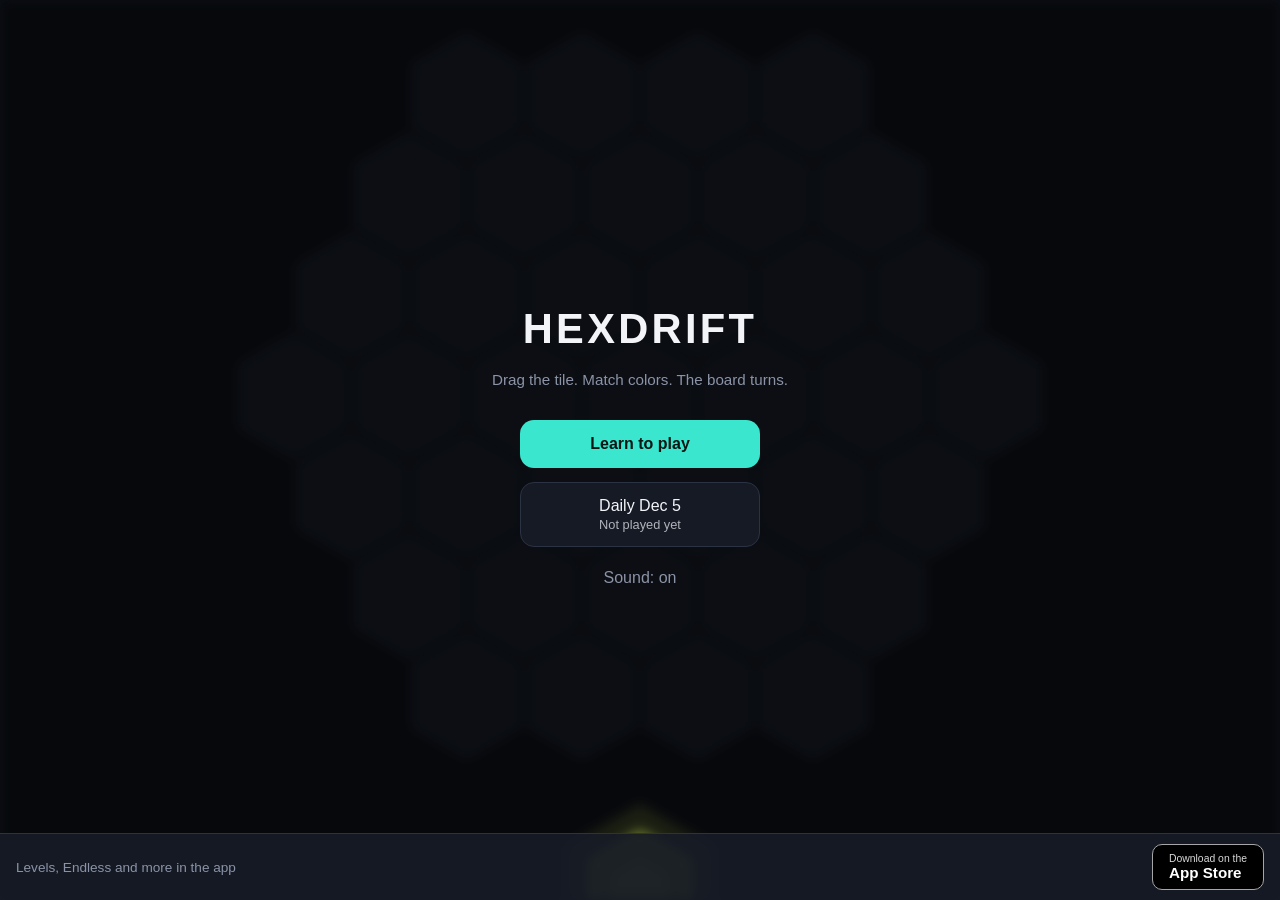
==== commit b25e3db3: "Web Daily: put the App Store banner before the script (the script looked it up before it existed, th" ====
--- a/daily/index.html
+++ b/daily/index.html
@@ -115,6 +115,7 @@
   <button id="to-menu" class="link">Menu</button>
 </div>
 
+<div id="banner"><span>Levels, Endless and more in the app</span><a class="store-badge" href="https://apps.apple.com/app/id6813728699"><small>Download on the</small>App Store</a></div>
 <script>
 "use strict";(()=>{var vt=(1n<<64n)-1n,Mt=0xcbf29ce484222325n,St=0x100000001b3n;function ne(t){let e=Mt;for(let r of new TextEncoder().encode(t))e^=BigInt(r),e=e*St&vt;return e}function Q(t,e="UTC"){let r=new Intl.DateTimeFormat("en-US",{timeZone:e,year:"numeric",month:"2-digit",day:"2-digit",calendar:"gregory"}),n={};for(let o of r.formatToParts(t))n[o.type]=o.value;return`${n.year}${n.month}${n.day}`}function De(t,e="UTC"){return ne(Q(t,e))}var S=(t,e)=>({q:t+0,r:e+0}),A=S(0,0),Tt=[S(1,0),S(1,-1),S(0,-1),S(-1,0),S(-1,1),S(0,1)],p=t=>`${t.q},${t.r}`,oe=(t,e)=>t.q===e.q&&t.r===e.r,se=(t,e)=>S(t.q+e.q,t.r+e.r),Oe=(t,e)=>S(t.q-e.q,t.r-e.r),xe=t=>Tt.map(e=>se(t,e)),Z=t=>(Math.abs(t.q)+Math.abs(t.r)+Math.abs(t.q+t.r))/2,Ct=t=>S(-t.r,t.q+t.r);function K(t,e){let r=t,n=(e%6+6)%6;for(let o=0;o<n;o++)r=Ct(r);return r}var Re=new Map;function ie(t){let e=Re.get(t);if(e)return e;let r=[];for(let n=-t;n<=t;n++){let[o,s]=wt(n,t);for(let i=o;i<=s;i++)r.push(S(i,n))}return Re.set(t,r),r}function wt(t,e){return[Math.max(-e,-t-e),Math.min(e,-t+e)]}var be=t=>3*t*(t+1)+1,V=(t,e)=>Z(t)<=e;function P(t,e){return{x:e*Math.sqrt(3)*(t.q+t.r/2),y:e*1.5*t.r}}function Ge(t,e){let r=(Math.sqrt(3)/3*t.x-.3333333333333333*t.y)/e,n=2/3*t.y/e;return kt(r,n)}function kt(t,e){let r=-t-e,n=Math.round(t),o=Math.round(e),s=Math.round(r),i=Math.abs(n-t),a=Math.abs(o-e),u=Math.abs(s-r);return i>a&&i>u?n=-o-s:a>u&&(o=-n-s),S(n+0,o+0)}var Et=t=>({kind:"score",target:t}),Ht=t=>({kind:"clears",target:t}),Lt=t=>({kind:"chain",target:t}),It=t=>({kind:"stones",target:t});function $e(t,e,r,n,o=0){switch(t.kind){case"score":return e>=t.target;case"clears":return r>=t.target;case"chain":return n>=t.target;case"stones":return o>=t.target}}var Ne=t=>t.toLocaleString("en-US");function ye(t){switch(t.kind){case"score":return`Reach ${Ne(t.target)}`;case"clears":return t.target===1?"Clear a pair":`Clear ${t.target} pairs`;case"chain":return`Chain ${t.target} merges`;case"stones":return t.target===1?"Break a stone":`Break ${t.target} stones`}}function qe(t,e,r,n=0){switch(t.kind){case"stones":return`Stones ${Math.min(n,t.target)} of ${t.target}`;case"score":return`Goal ${Ne(t.target)}`;case"clears":return`Clears ${Math.min(e,t.target)} of ${t.target}`;case"chain":return`Chain of ${t.target} \xB7 best ${r}`}}var Fe=(t,e)=>e<=t.three?3:e<=t.two?2:1;function Pt(t,e,r,n,o=999,s,i={}){return{number:t,chapter:i.chapter??1,numberInChapter:i.numberInChapter??t,radius:e,colors:r,goal:n,drops:o,stars:s??{two:o,three:o},stoneCount:i.stoneCount??0}}var _e=t=>ne(`level-${t.number}`),ze=t=>ne(`stones-${t.number}`);function Bt(t){let e=1;return t.map((r,n)=>({number:n+1,name:r.name,intro:r.intro,levels:r.rows.map(([o,s,i,a,u,c,d],f)=>Pt(e++,o,s,i,a,{two:u,three:c},{chapter:n+1,numberInChapter:f+1,stoneCount:d??0}))}))}var m=Et,ee=Ht,W=Lt,y=It,At={name:"Drift",intro:null,rows:[[4,1,m(650),20,17,15],[4,1,m(950),25,22,20],[4,1,ee(1),40,24,20],[4,2,m(1050),30,26,24],[4,2,m(1250),35,31,29],[4,2,W(3),120,39,17],[4,3,m(1100),35,30,28],[4,3,m(1400),40,37,34],[4,3,ee(1),75,49,41],[4,3,m(1700),45,41,39],[3,3,m(1250),35,31,29],[3,3,W(3),80,31,21],[3,3,m(1550),40,36,34],[3,3,ee(1),75,60,53],[3,3,m(2050),50,46,42],[3,4,m(1400),40,37,34],[3,4,m(1650),45,43,41],[3,4,W(3),80,45,27],[3,4,m(1900),50,48,45],[3,4,m(2350),60,57,54],[3,5,m(1550),45,43,41],[3,5,W(3),75,44,27],[3,5,m(2050),55,53,50],[3,5,m(2500),65,62,60],[3,5,m(3300),75,69,63],[2,3,m(1700),40,38,36],[2,3,ee(2),70,61,53],[2,3,m(3350),60,58,53],[2,4,m(1800),45,43,40],[2,4,m(2650),60,54,47]]},Dt={name:"Stones",intro:{title:"Stones",body:"Stones fill cells and fall with the board. A merge next to a stone cracks it and a second one breaks it. A clear next to a stone breaks it at once."},rows:[[4,1,y(2),30,11,7,3],[4,1,y(4),40,19,15,4],[4,1,m(1550),30,24,20,5],[4,2,y(4),35,19,14,5],[4,2,m(1850),35,32,30,6],[4,2,y(6),40,22,17,7],[4,3,y(4),25,17,14,6],[4,3,W(3),105,46,32,6],[4,3,y(6),35,24,19,8],[4,3,m(2450),45,41,38,8],[3,2,y(4),20,14,9,5],[3,2,m(1900),35,33,30,5],[3,2,y(5),25,15,14,6],[3,2,ee(3),85,70,68,6],[3,2,y(7),30,19,16,7],[3,3,y(4),20,14,11,6],[3,3,m(2450),45,42,40,6],[3,3,y(6),25,17,14,7],[3,3,W(3),60,33,27,7],[3,3,y(8),35,24,18,8],[3,4,m(2250),45,43,40,6],[3,4,y(4),25,17,12,6],[3,4,y(6),25,18,16,7],[3,4,m(3250),60,58,51,8],[3,4,y(8),35,27,22,8],[2,2,y(4),15,8,7,4],[2,2,m(3350),45,41,37,4],[2,2,y(5),15,13,10,5],[2,3,y(4),15,13,9,4],[2,3,y(5),15,11,9,5]]},Ue=Bt([At,Dt]),Y=Ue.flatMap(t=>t.levels),R=t=>t>=1?Y[t-1]:void 0,le=t=>t>=1?Ue[t-1]:void 0;function X(t){let e=t.chapter>1?le(t.chapter):void 0;return e?`${e.name} ${t.numberInChapter}`:`Level ${t.number}`}var Ke={name:"Drift",background:"#0d1017",cellFill:"#171c27",cellStroke:"#242b3a",cellHighlight:"#3a4460",ringStroke:"rgba(8, 10, 16, 0.55)",accent:"#3ae6ce",text:"#f2f4f8",textDim:"#8b93a7",colors:{teal:"#3ae6ce",violet:"#8f6cf6",magenta:"#d93c8c",amber:"#f28c1e",lime:"#d8f45a"},glowAlpha:.2},ve=t=>t.cellHighlight,Ve="rgba(255, 255, 255, 0.32)",b={rotate:.28,drift:.2,stoneHit:.22,drop:.12,merge:.18,burst:.55,flyBack:.18,pulse:.55,celebrate:1.7,resultsDelay:.7},T={tileInset:.9,cellInset:.94,glowScale:1.28,rings:[.62,.48,.34,.2],hintWidth:.06,hintAlpha:.6,burstParticles:12,carryLift:1.4,trayOffset:7.4,boardCenterY:.44},q={dailySeconds:90,boardRadius:3,minEndlessPalette:2};var ae=class{ctx=null;master=null;noiseBuffer=null;muted;constructor(e=!1){this.muted=e}unlock(){if(this.ctx){this.ctx.state==="suspended"&&this.ctx.resume();return}let e=window.AudioContext??window.webkitAudioContext;e&&(this.ctx=new e,this.master=this.ctx.createGain(),this.master.gain.value=.35,this.master.connect(this.ctx.destination))}handle(e){if(!(this.muted||!this.ctx||!this.master))switch(e.type){case"place":this.drop();break;case"merge":this.merge(e.chainIndex);break;case"clear":this.clear();break;case"rotate":this.rotate();break;case"drift":this.slide();break;case"stone":this.stone(e.hit.broke);break;case"end":e.reason==="goal"?this.win():this.end();break}}drop(){this.tone("triangle",440,.04,.5)}merge(e){let r=523.25*Math.pow(2,2*e/12);this.tone("sine",r,.12,.6,.01)}rotate(){this.noiseBurst(.03,.5,900)}slide(){this.noiseBurst(.14,.3,420,b.rotate,.03)}stone(e){this.noiseBurst(.05,.55,3200,0,.002),e&&this.tone("sine",98,.2,.55,.005)}noiseBurst(e,r,n,o=0,s=0){let i=this.ctx,a=i.createBufferSource();a.buffer=this.noise(e+.02);let u=i.createBiquadFilter();u.type="lowpass",u.frequency.value=n;let c=i.createGain(),d=i.currentTime+o;s>0?(c.gain.setValueAtTime(1e-4,d),c.gain.linearRampToValueAtTime(r,d+s)):c.gain.setValueAtTime(r,d),c.gain.exponentialRampToValueAtTime(.001,d+e),a.connect(u).connect(c).connect(this.master),a.start(d),a.stop(d+e+.005)}clear(){[523.25,659.25,783.99].forEach((r,n)=>this.tone("sine",r,.09,.6,.005,n*.066))}win(){let e=[523.25,659.25,783.99,1046.5,1318.51];e.forEach((r,n)=>{let o=n===e.length-1;this.tone("triangle",r,o?.6:.16,.5,.006,n*.085),this.tone("sine",r*2,o?.5:.12,.2,.006,n*.085)})}end(){[659.25,523.25,392].forEach((r,n)=>this.tone("sine",r,.22,.5,.01,n*.2))}tone(e,r,n,o,s=.004,i=0){let a=this.ctx,u=a.createOscillator();u.type=e,u.frequency.value=r;let c=a.createGain(),d=a.currentTime+i;c.gain.setValueAtTime(1e-4,d),c.gain.linearRampToValueAtTime(o,d+s),c.gain.exponentialRampToValueAtTime(1e-4,d+n),u.connect(c).connect(this.master),u.start(d),u.stop(d+n+.02)}noise(e){if(this.noiseBuffer&&this.noiseBuffer.duration>=e)return this.noiseBuffer;let r=this.ctx,n=r.createBuffer(1,Math.floor(r.sampleRate*Math.max(.2,e)),r.sampleRate),o=n.getChannelData(0),s=625341585;for(let i=0;i<o.length;i++)s^=s<<13,s^=s>>>17,s^=s<<5,o[i]=(s>>>0)/4294967295*2-1;return this.noiseBuffer=n,n}};var Me=(1n<<64n)-1n,Rt=0x9e3779b97f4a7c15n,Ot=0xbf58476d1ce4e5b9n,Gt=0x94d049bb133111ebn,$t=9007199254740992,O=class t{state;constructor(e){this.state=BigInt.asUintN(64,e)}clone(){return new t(this.state)}get currentState(){return this.state}next(){this.state=this.state+Rt&Me;let e=this.state;return e=(e^e>>30n)*Ot&Me,e=(e^e>>27n)*Gt&Me,e^e>>31n}nextUnit(){return Number(this.next()>>11n)/$t}nextInt(e){if(!Number.isInteger(e)||e<=0)throw new RangeError("n must be a positive integer");return Number(this.next()%BigInt(e))}weightedIndex(e){if(e.length===0)throw new RangeError("weights must not be empty");let r=e.reduce((o,s)=>o+s,0);if(!(r>0))throw new RangeError("weights must sum to a positive value");let n=this.nextUnit()*r;for(let o=0;o<e.length;o++)if(n-=e[o],n<0)return o;return e.length-1}};var B=["teal","violet","magenta","amber","lime"];function v(t,e=1){if(!Number.isInteger(e)||e<1||e>4)throw new RangeError(`Tile level out of range: ${e}`);return{color:t,level:e}}var ce=t=>B.indexOf(t),We=t=>B.slice(0,Math.min(Math.max(t,1),B.length)),ue=(t,e=B.length)=>B[(ce(t)+1)%Math.min(Math.max(e,1),B.length)],te=(t,e)=>t===e||t!==void 0&&e!==void 0&&t.color===e.color&&t.level===e.level;var C=()=>performance.now(),de=class{ctx;width=0;height=0;dpr=1;size=24;referenceSize=24;radius=q.boardRadius;center={x:0,y:0};tray={x:0,y:0};rotFrom=0;rotTo=0;shownRotation=0;fx=new O(0x5eedn);rotStartMs=-1/0;particles=[];dragPos=null;hover=null;flyBack=null;popStartMs=-1/0;popAt=null;driftMoves=[];driftTargets=new Set;driftStartMs=-1/0;pendingBursts=[];stoneFx=new Map;reduceMotion=!1;canvas;theme;constructor(e,r){this.canvas=e,this.theme=r;let n=e.getContext("2d");if(!n)throw new Error("2D canvas unavailable");this.ctx=n}get debugState(){return{busy:this.busy,rotProgress:this.rotProgress,dragPos:this.dragPos,hover:this.hover,flyBack:this.flyBack,size:this.size,center:this.center,tray:this.tray,shownRotation:this.shownRotation}}get rotProgress(){return Math.min(1,(C()-this.rotStartMs)/(b.rotate*1e3))}get driftProgress(){return Math.max(0,Math.min(1,(C()-this.driftStartMs)/(b.drift*1e3)))}get drifting(){return this.driftMoves.length>0&&this.driftProgress<1}get busy(){return this.rotProgress<1||this.drifting}resize(){let e=this.canvas.getBoundingClientRect();this.dpr=Math.min(window.devicePixelRatio||1,3),this.width=e.width,this.height=e.height,this.canvas.width=Math.round(e.width*this.dpr),this.canvas.height=Math.round(e.height*this.dpr);let r=this.width/(7*Math.sqrt(3))*.92,n=this.height/13.5;this.referenceSize=Math.max(10,Math.min(r,n)),this.fitRadius(this.radius),this.center={x:this.width/2,y:this.height*T.boardCenterY},this.tray={x:this.width/2,y:this.center.y+this.referenceSize*T.trayOffset}}fitRadius(e){this.radius=e,this.size=this.referenceSize*(2*q.boardRadius+1)/(2*e+1)}displayHexAt(e,r){let n=Ge({x:e.x-this.center.x,y:e.y-this.center.y},this.size);return V(n,r)?n:null}carryPoint(e){return{x:e.x,y:e.y-this.size*T.carryLift}}isOnTray(e){return Math.hypot(e.x-this.tray.x,e.y-this.tray.y)<=this.size*1.6}setDrag(e,r){this.dragPos=e,this.hover=r}cancelDrag(){this.dragPos&&!this.reduceMotion&&(this.flyBack={from:this.dragPos,startMs:C()}),this.dragPos=null,this.hover=null}handle(e,r){switch(e.type){case"place":this.dragPos=null,this.hover=null,this.popAt=e.at,this.popStartMs=C(),this.driftMoves=[],this.driftTargets.clear();break;case"merge":this.burstOrHold(e.step.target,this.theme.colors[e.step.before.color],1);break;case"clear":this.burstOrHold(e.at,"#ffffff",2);break;case"stone":{let{at:n,broke:o}=e.hit;if(o&&this.burstOrHold(n,ve(this.theme),1),this.reduceMotion)break;let s=this.drifting?this.driftStartMs+b.drift*1e3:C();this.stoneFx.set(p(n),{at:n,broke:o,startMs:s});break}case"drift":if(this.reduceMotion)break;this.driftMoves=e.moves,this.driftTargets=new Set(e.moves.map(n=>p(n.to))),this.driftStartMs=Math.max(C(),this.rotStartMs+b.rotate*1e3);break;case"rotate":this.rotFrom=e.from,this.rotTo=e.to,this.shownRotation=e.to,this.rotStartMs=this.reduceMotion?-1/0:C();break;case"end":break}}burstOrHold(e,r,n){this.drifting?this.pendingBursts.push({at:e,color:r,scale:n,fireMs:this.driftStartMs+b.drift*1e3}):this.burst(e,r,n)}burst(e,r,n=1){let o=this.logicalToScreen(e,this.shownRotation),s=T.burstParticles*n;for(let i=0;i<s;i++){let a=i/s*Math.PI*2+this.fx.nextUnit()*.4,u=this.size*(2.2+this.fx.nextUnit()*2.5)*n;this.particles.push({x:o.x,y:o.y,vx:Math.cos(a)*u,vy:Math.sin(a)*u,life:0,ttl:b.burst*(.7+this.fx.nextUnit()*.5),color:r,size:this.size*.16})}}update(e){if(this.pendingBursts.length>0){let r=C(),n=this.pendingBursts.filter(o=>o.fireMs<=r);this.pendingBursts=this.pendingBursts.filter(o=>o.fireMs>r);for(let o of n)this.burst(o.at,o.color,o.scale)}for(let r of this.particles)r.life+=e,r.x+=r.vx*e,r.y+=r.vy*e,r.vx*=.9,r.vy=r.vy*.9+this.size*4*e;this.particles=this.particles.filter(r=>r.life<r.ttl),this.flyBack&&C()-this.flyBack.startMs>=b.flyBack*1e3&&(this.flyBack=null);for(let[r,n]of this.stoneFx)C()-n.startMs>=b.stoneHit*1e3&&this.stoneFx.delete(r)}currentAngle(){let e=this.rotProgress,r=1-Math.pow(1-e,3);return(this.rotFrom+r)*(Math.PI/3)}logicalToScreen(e,r){let n=P(e,this.size),o=r*(Math.PI/3);return{x:this.center.x+n.x*Math.cos(o)-n.y*Math.sin(o),y:this.center.y+n.x*Math.sin(o)+n.y*Math.cos(o)}}draw(e){e.board.radius!==this.radius&&this.fitRadius(e.board.radius);let{ctx:r,theme:n}=this;r.setTransform(this.dpr,0,0,this.dpr,0,0),r.fillStyle=n.background,r.fillRect(0,0,this.width,this.height);let o=this.busy?this.currentAngle():e.board.rotation*(Math.PI/3);r.save(),r.translate(this.center.x,this.center.y),r.rotate(o);let s=this.hover&&!this.busy?e.board.logicalHex(this.hover):null;for(let c of e.board.allCells){let d=P(c,this.size),f=s!==null&&s.q===c.q&&s.r===c.r;r.fillStyle=f&&e.board.canPlace(c)?n.cellHighlight:n.cellFill,r.strokeStyle=n.cellStroke,r.lineWidth=1,this.hexPath(d.x,d.y,this.size*T.cellInset),r.fill(),r.stroke()}let i=e.allowedTargets;if(i&&i.length>0){let c=C()/1e3/(b.pulse*2)*Math.PI*2,d=this.reduceMotion?.8:.675+.325*Math.sin(c);r.strokeStyle=n.accent,r.lineWidth=Math.max(2,this.size*.09),r.globalAlpha=d;for(let f of i){let g=P(f,this.size);this.hexPath(g.x,g.y,this.size*T.cellInset),r.stroke()}r.globalAlpha=1}let a=e.mergeSpots;if(a.length>0){r.strokeStyle=n.colors[ue(e.floating.color,e.palette)],r.lineWidth=Math.max(1.5,this.size*T.hintWidth),r.globalAlpha=T.hintAlpha;for(let c of a){let d=P(c,this.size);this.hexPath(d.x,d.y,this.size*T.cellInset),r.stroke()}r.globalAlpha=1}let u=this.drifting;for(let[c,d]of e.board.entries()){if(u&&this.driftTargets.has(p(c)))continue;let f=P(c,this.size),g=1,k=(C()-this.popStartMs)/1e3;if(this.popAt&&this.popAt.q===c.q&&this.popAt.r===c.r&&k<b.merge){let I=k/b.merge;g=1+.18*Math.sin(I*Math.PI)}this.drawTile(f.x,f.y,this.size*g,d)}for(let[c,d]of e.board.stoneEntries()){let f=p(c);if(u&&this.driftTargets.has(f))continue;let g=P(c,this.size),k=this.stoneFx.get(f),I=d.cracked,D=0;if(k&&!k.broke){let Ae=(C()-k.startMs)/(b.stoneHit*1e3);Ae<0?I=!1:D=this.size*.08*Nt(Ae)}this.drawStone(g.x+D,g.y,this.size,I)}for(let[c,d]of this.stoneFx){if(!d.broke||u&&this.driftTargets.has(c))continue;let f=Math.max(0,(C()-d.startMs)/(b.stoneHit*1e3)),g=P(d.at,this.size);r.globalAlpha=1-f,this.drawStone(g.x,g.y,this.size*(1-.8*f),!0),r.globalAlpha=1}if(u){let c=this.driftProgress,d=c*c*(3-2*c);for(let f of this.driftMoves){let g=P(f.from,this.size),k=P(f.to,this.size),I=g.x+(k.x-g.x)*d,D=g.y+(k.y-g.y)*d;f.piece.kind==="tile"?this.drawTile(I,D,this.size,f.piece.tile):this.drawStone(I,D,this.size,f.piece.stone.cracked)}}r.restore();for(let c of this.particles){let d=1-c.life/c.ttl;r.globalAlpha=Math.max(0,d),r.fillStyle=c.color,this.hexPath(c.x,c.y,c.size*(.5+d)),r.fill()}if(r.globalAlpha=1,!e.over){let c=this.tray;if(this.dragPos)c=this.carryPoint(this.dragPos);else if(this.flyBack){let f=1-Math.pow(1-Math.min(1,(C()-this.flyBack.startMs)/(b.flyBack*1e3)),2),g=this.carryPoint(this.flyBack.from);c={x:g.x+(this.tray.x-g.x)*f,y:g.y+(this.tray.y-g.y)*f}}let d=this.dragPos?this.size*1.12:this.size;this.drawTile(c.x,c.y,d,e.floating)}}drawTile(e,r,n,o){let{ctx:s,theme:i}=this,a=i.colors[o.color];s.globalAlpha=i.glowAlpha,s.fillStyle=a,this.hexPath(e,r,n*T.glowScale),s.fill(),s.globalAlpha=1,this.hexPath(e,r,n*T.tileInset),s.fill(),s.strokeStyle=i.ringStroke,s.lineWidth=Math.max(1,n*.07);for(let u=0;u<o.level&&u<T.rings.length;u++)this.hexPath(e,r,n*T.rings[u]),s.stroke()}drawStone(e,r,n,o){let{ctx:s,theme:i}=this,a=n*T.tileInset;if(s.save(),s.fillStyle=ve(i),s.strokeStyle=Ve,s.lineWidth=Math.max(1,n*.05),this.hexPath(e,r,a),s.fill(),s.stroke(),s.lineWidth=Math.max(1,n*.03),this.hexPath(e,r,n*.5),s.stroke(),o){let u=[[-.55,-.62],[-.12,-.18],[-.3,.05],[.2,.35],[.5,.7]];s.strokeStyle=i.background,s.lineWidth=Math.max(1.5,n*.07),s.lineCap="round",s.lineJoin="round",s.beginPath(),u.forEach(([c,d],f)=>{f===0?s.moveTo(e+c*a,r+d*a):s.lineTo(e+c*a,r+d*a)}),s.stroke()}s.restore()}hexPath(e,r,n){let{ctx:o}=this;o.beginPath();for(let s=0;s<6;s++){let i=Math.PI/3*s-Math.PI/2,a=e+n*Math.cos(i),u=r+n*Math.sin(i);s===0?o.moveTo(a,u):o.lineTo(a,u)}o.closePath()}};function Nt(t){if(t>=1)return 0;let e=t*4;return e<1?e:e<2?1-2*(e-1):e<3?-1+2*(e-2):1-(e-3)}var qt=3,re=class t{radius;cells;stones;rot;constructor(e=qt,r=[],n=0,o=[]){if(e<0)throw new RangeError("radius must be >= 0");this.radius=e,this.cells=new Map;for(let[s,i]of r)V(s,e)&&this.cells.set(p(s),i);this.stones=new Map;for(let[s,i]of o)V(s,e)&&!this.cells.has(p(s))&&this.stones.set(p(s),i);this.rot=(n%6+6)%6}clone(){let e=new t(this.radius,[],this.rot);for(let[r,n]of this.cells)e.cells.set(r,n);for(let[r,n]of this.stones)e.stones.set(r,n);return e}get rotation(){return this.rot}get allCells(){return ie(this.radius)}get cellCount(){return be(this.radius)}get emptyCells(){return this.allCells.filter(e=>this.isEmpty(e))}get isFull(){return this.cells.size+this.stones.size===this.cellCount}get tileCount(){return this.cells.size}get stoneCount(){return this.stones.size}contains(e){return V(e,this.radius)}tileAt(e){return this.cells.get(p(e))}stoneAt(e){return this.stones.get(p(e))}isEmpty(e){let r=p(e);return this.contains(e)&&!this.cells.has(r)&&!this.stones.has(r)}canPlace(e){return this.isEmpty(e)}neighborsOf(e){return xe(e).filter(r=>this.contains(r))}entries(){let e=[];for(let r of this.allCells){let n=this.cells.get(p(r));n&&e.push([r,n])}return e}stoneEntries(){let e=[];for(let r of this.allCells){let n=this.stones.get(p(r));n&&e.push([r,n])}return e}get colorsWithEmptyNeighbor(){let e=new Set;for(let[r,n]of this.entries())e.has(n.color)||this.neighborsOf(r).some(o=>this.isEmpty(o))&&e.add(n.color);return[...e].sort((r,n)=>ce(r)-ce(n))}displayHex(e){return K(e,this.rot)}logicalHex(e){return K(e,-this.rot)}rotate(){this.rot=(this.rot+1)%6}place(e,r){return this.canPlace(r)?(this.cells.set(p(r),e),!0):!1}set(e,r){this.contains(r)&&(e?this.cells.set(p(r),e):this.cells.delete(p(r)))}remove(e){let r=p(e),n=this.cells.get(r);return this.cells.delete(r),n}placeStone(e,r={cracked:!1}){return this.isEmpty(e)?(this.stones.set(p(e),r),!0):!1}setStone(e,r){this.contains(r)&&(e?this.stones.set(p(r),e):this.stones.delete(p(r)))}clearCenter(){for(let e of[A,...xe(A)])this.remove(e),this.stones.delete(p(e))}equals(e){if(this.radius!==e.radius||this.rot!==e.rot||this.cells.size!==e.cells.size||this.stones.size!==e.stones.size)return!1;for(let[r,n]of this.cells){let o=e.cells.get(r);if(!o||o.color!==n.color||o.level!==n.level)return!1}for(let[r,n]of this.stones){let o=e.stones.get(r);if(!o||o.cracked!==n.cracked)return!1}return!0}};var Ye=t=>t.absorbed.length+1,G=t=>t.result===void 0,Xe=t=>t.steps.length;function he(t,e,r,n){let o=r.clone();if(!o.place(t,e))return null;let s=Se(e,o,n);return{board:o,placedAt:e,steps:s}}function Se(t,e,r){let n=[];for(;;){let o=Ft(t,e,r);if(!o||(n.push(o),G(o)))break}return n}function Je(t,e){return e.emptyCells.filter(r=>e.neighborsOf(r).some(n=>te(e.tileAt(n),t))).sort((r,n)=>r.q-n.q||r.r-n.r)}function Ft(t,e,r){let n=e.tileAt(t);if(!n)return null;let o=e.neighborsOf(t).filter(a=>te(e.tileAt(a),n));if(o.length===0)return null;for(let a of o)e.remove(a);let s=n.level+1,i=s>4?void 0:v(ue(n.color,r),s);return e.set(i,t),{target:t,absorbed:o,before:n,result:i}}var _t=t=>t.piece.kind==="tile"?t.piece.tile:void 0,zt=S(-1,1),Ut=S(0,1),H=t=>2*t.q+t.r;function pe(t){let e=[];for(let o of t.allCells){let s=t.tileAt(o),i=s?void 0:t.stoneAt(o);s?e.push({logical:o,display:t.displayHex(o),piece:{kind:"tile",tile:s}}):i&&e.push({logical:o,display:t.displayHex(o),piece:{kind:"stone",stone:i}})}e.sort((o,s)=>{if(o.display.r!==s.display.r)return s.display.r-o.display.r;let i=Math.abs(H(o.display)),a=Math.abs(H(s.display));return i!==a?i-a:H(o.display)-H(s.display)});let r=new Set,n=[];for(let{logical:o,display:s,piece:i}of e){let a=[se(s,zt),se(s,Ut)].filter(d=>{let f=t.logicalHex(d);return t.isEmpty(f)&&!r.has(p(f))}),u=Kt(a,t.rotation);if(!u)continue;let c=t.logicalHex(u);r.add(p(c)),n.push({from:o,to:c,piece:i})}return n}function Kt(t,e){if(t.length!==2)return t[0];let r=t[0],n=t[1],o=Math.abs(H(r)),s=Math.abs(H(n));return o!==s?o<s?r:n:e%2===0?r:n}function je(t,e,r){let n=e.clone();for(let s of t)n.remove(s.from),n.setStone(void 0,s.from);for(let s of t)s.piece.kind==="tile"?n.set(s.piece.tile,s.to):n.setStone(s.piece.stone,s.to);let o=[];for(let s of t){let i=_t(s);if(!i||!te(n.tileAt(s.to),i)){o.push([]);continue}o.push(Se(s.to,n,r))}return{board:n,landings:o}}var Vt=1,Te=500,Wt=10,Yt=1.5,Qe=100,Xt=t=>Math.sign(t)*Math.round(Math.abs(t));function Jt(t,e,r){let n=t*Wt*e;return Xt(n*Math.pow(Yt,r))}function Ce(t,e){let r=t.result?t.result.level:t.before.level+1,n=Jt(Ye(t),r,e);return G(t)&&(n+=Te),n}function Ze(t){let e=Vt;return t.steps.forEach((r,n)=>{e+=Ce(r,n)}),e}var jt=(t=!1)=>({cracked:t});function et(t,e){let r=[t.target,...t.absorbed],n=[],o=new Set;for(let s of r){let i=e.neighborsOf(s).sort((a,u)=>a.q-u.q||a.r-u.r);for(let a of i){let u=p(a);if(o.has(u))continue;o.add(u);let c=e.stoneAt(a);c&&(c.cracked||t.result===void 0?(e.setStone(void 0,a),n.push({at:a,broke:!0})):(e.setStone(jt(!0),a),n.push({at:a,broke:!1})))}}return n}function tt(t,e,r){if(t<=0)return[];let n=new O(r),o=ie(e).filter(i=>!oe(i,A)),s=[];for(;s.length<t&&o.length>0;)s.push(o.splice(Number(n.next()%BigInt(o.length)),1)[0]);return s}var Qt=[.7,.25,.05];function rt(t,e,r=B.length){let n=We(r),o=()=>n[e.nextInt(n.length)];switch(e.weightedIndex(Qt)){case 0:{let s=t.colorsWithEmptyNeighbor.filter(i=>n.includes(i));return s.length===0?v(o()):v(s[e.nextInt(s.length)])}case 1:return v(o());default:return v(o(),2)}}var we=B.length,$=class t{mode;seed;dailyKey;palette;levelNumber;goal;dropLimit;starMarks;rng;queue;board;floating;score=0;drops=0;bestChain=0;merges=0;clears=0;stonesBroken=0;timeLeft;over=!1;endReason=null;allowedTargets=null;drifts=!0;get mergeSpots(){return this.over||this.allowedTargets!==null?[]:Je(this.floating,this.board)}allowed=null;constructor(e){this.mode=e.mode;let r=new Date;this.dailyKey=Q(r);let n=e.mode==="level"?e.level:void 0;if(e.mode==="level"&&!n)throw new Error("a level round needs a level");if(this.levelNumber=n?.number??null,this.goal=n?.goal??null,this.dropLimit=n?.drops??null,this.starMarks=n?.stars??null,this.seed=n?_e(n):e.seed??(e.mode==="daily"?De(r):BigInt(r.getTime())),this.palette=n?n.colors:e.mode==="endless"?Math.min(Math.max(e.palette??we,q.minEndlessPalette),we):we,this.rng=new O(this.seed),this.board=n?new re(n.radius):e.board?e.board.clone():new re(q.boardRadius),n)for(let o of tt(n.stoneCount,n.radius,ze(n)))this.board.placeStone(o);this.queue=[...e.queue??[]],this.timeLeft=e.mode==="daily"?q.dailySeconds:1/0,this.floating=this.nextFloating()}static forLevel(e){return new t({mode:"level",level:e})}get won(){return this.endReason==="goal"}get stars(){return this.won?this.starMarks?Fe(this.starMarks,this.drops):1:0}get dropsLeft(){return this.dropLimit===null?null:Math.max(0,this.dropLimit-this.drops)}get goalMet(){return this.goal?$e(this.goal,this.score,this.clears,this.bestChain,this.stonesBroken):!1}get timed(){return this.mode==="daily"}tick(e){return this.over||!this.timed?[]:(this.timeLeft=Math.max(0,this.timeLeft-e),this.timeLeft===0?[this.end("timer")]:[])}setFloating(e){this.floating=e}canDropAt(e){return this.over||!this.board.canPlace(e)?!1:this.allowed?this.allowed(e):!0}canDropAtDisplay(e){return this.canDropAt(this.board.logicalHex(e))}dropAt(e){if(!this.canDropAt(e))return null;let r=he(this.floating,e,this.board,this.palette);if(!r)return null;let n=[{type:"place",at:e,tile:this.floating}],o=r.board;r.steps.forEach((i,a)=>{n.push({type:"merge",step:i,chainIndex:a}),G(i)&&n.push({type:"clear",at:i.target,chainIndex:a}),n.push(...this.hitStones(i,o))}),this.score+=Ze(r),this.drops+=1,this.merges+=r.steps.length,this.clears+=r.steps.filter(G).length,this.bestChain=Math.max(this.bestChain,Xe(r));let s=this.board.rotation;return this.board=o,this.board.rotate(),n.push({type:"rotate",from:s,to:this.board.rotation}),this.drifts&&n.push(...this.drift()),this.floating=this.nextFloating(),this.goalMet?n.push(this.end("goal")):this.dropLimit!==null&&this.drops>=this.dropLimit?n.push(this.end("outOfDrops")):this.board.isFull&&n.push(this.end("full")),n}drift(){let e=pe(this.board);if(e.length===0)return[];let r=[{type:"drift",moves:e}],{board:n,landings:o}=je(e,this.board,this.palette);this.board=n;for(let s of o)s.length!==0&&(s.forEach((i,a)=>{r.push({type:"merge",step:i,chainIndex:a}),G(i)&&r.push({type:"clear",at:i.target,chainIndex:a}),r.push(...this.hitStones(i,n)),this.score+=Ce(i,a)}),this.merges+=s.length,this.clears+=s.filter(G).length,this.bestChain=Math.max(this.bestChain,s.length));return r}hitStones(e,r){let n=et(e,r),o=n.filter(s=>s.broke).length;return this.stonesBroken+=o,this.score+=o*Qe,n.map(s=>({type:"stone",hit:s}))}end(e){return this.over||(this.over=!0,this.endReason=e),{type:"end",reason:this.endReason??e}}nextFloating(){return this.queue.shift()??rt(this.board,this.rng,this.palette)}};var Zt={teal:"\u{1F7E6}",violet:"\u{1F7EA}",magenta:"\u{1F7E5}",amber:"\u{1F7E7}",lime:"\u{1F7E9}"},er="\u{1FAA8}",tr=t=>{let e=R(t);return e?X(e):`Level ${t}`};function rr(t,e,r=!1,n=null){let o=t==="daily"?`Hexdrift Daily ${e}`:t==="tutorial"?"Hexdrift Tutorial":t==="level"&&n!==null?`Hexdrift ${tr(n)}`:"Hexdrift Endless";return r?`${o} \u2726`:o}function nt(t,e,r,n,o,s=!1,i=null){let a=[];for(let u=-t.radius;u<=t.radius;u++){let d=" ".repeat(Math.abs(u)),f=Math.max(-t.radius,-u-t.radius),g=Math.min(t.radius,-u+t.radius);for(let k=f;k<=g;k++){let I=t.logicalHex({q:k,r:u}),D=t.tileAt(I);d+=t.stoneAt(I)?er:D?Zt[D.color]:"\u2B1B"}a.push(d)}return`${rr(e,r,s,i)}
 Score ${n} \xB7 best chain ${o}
@@ -123,6 +124,5 @@
 https://intuitiveworkz.com/hexdrift/daily`;try{navigator.share?await navigator.share({text:e}):(await navigator.clipboard.writeText(e),h("share").textContent="Copied!")}catch{}});var mr=new $({mode:"endless",seed:1n});function bt(t){let e=(t-lt)/1e3,r=Math.min(.05,e);lt=t,l?(l.over||Ie(l.tick(e)),x.update(r),x.draw(l)):(x.update(r),x.draw(mr)),requestAnimationFrame(bt)}function yt(){x.resize()}window.addEventListener("resize",yt);yt();He();U("menu");requestAnimationFrame(bt);})();
 
 </script>
-<div id="banner"><span>Levels, Endless and more in the app</span><a class="store-badge" href="https://apps.apple.com/app/id6813728699"><small>Download on the</small>App Store</a></div>
 </body>
 </html>
